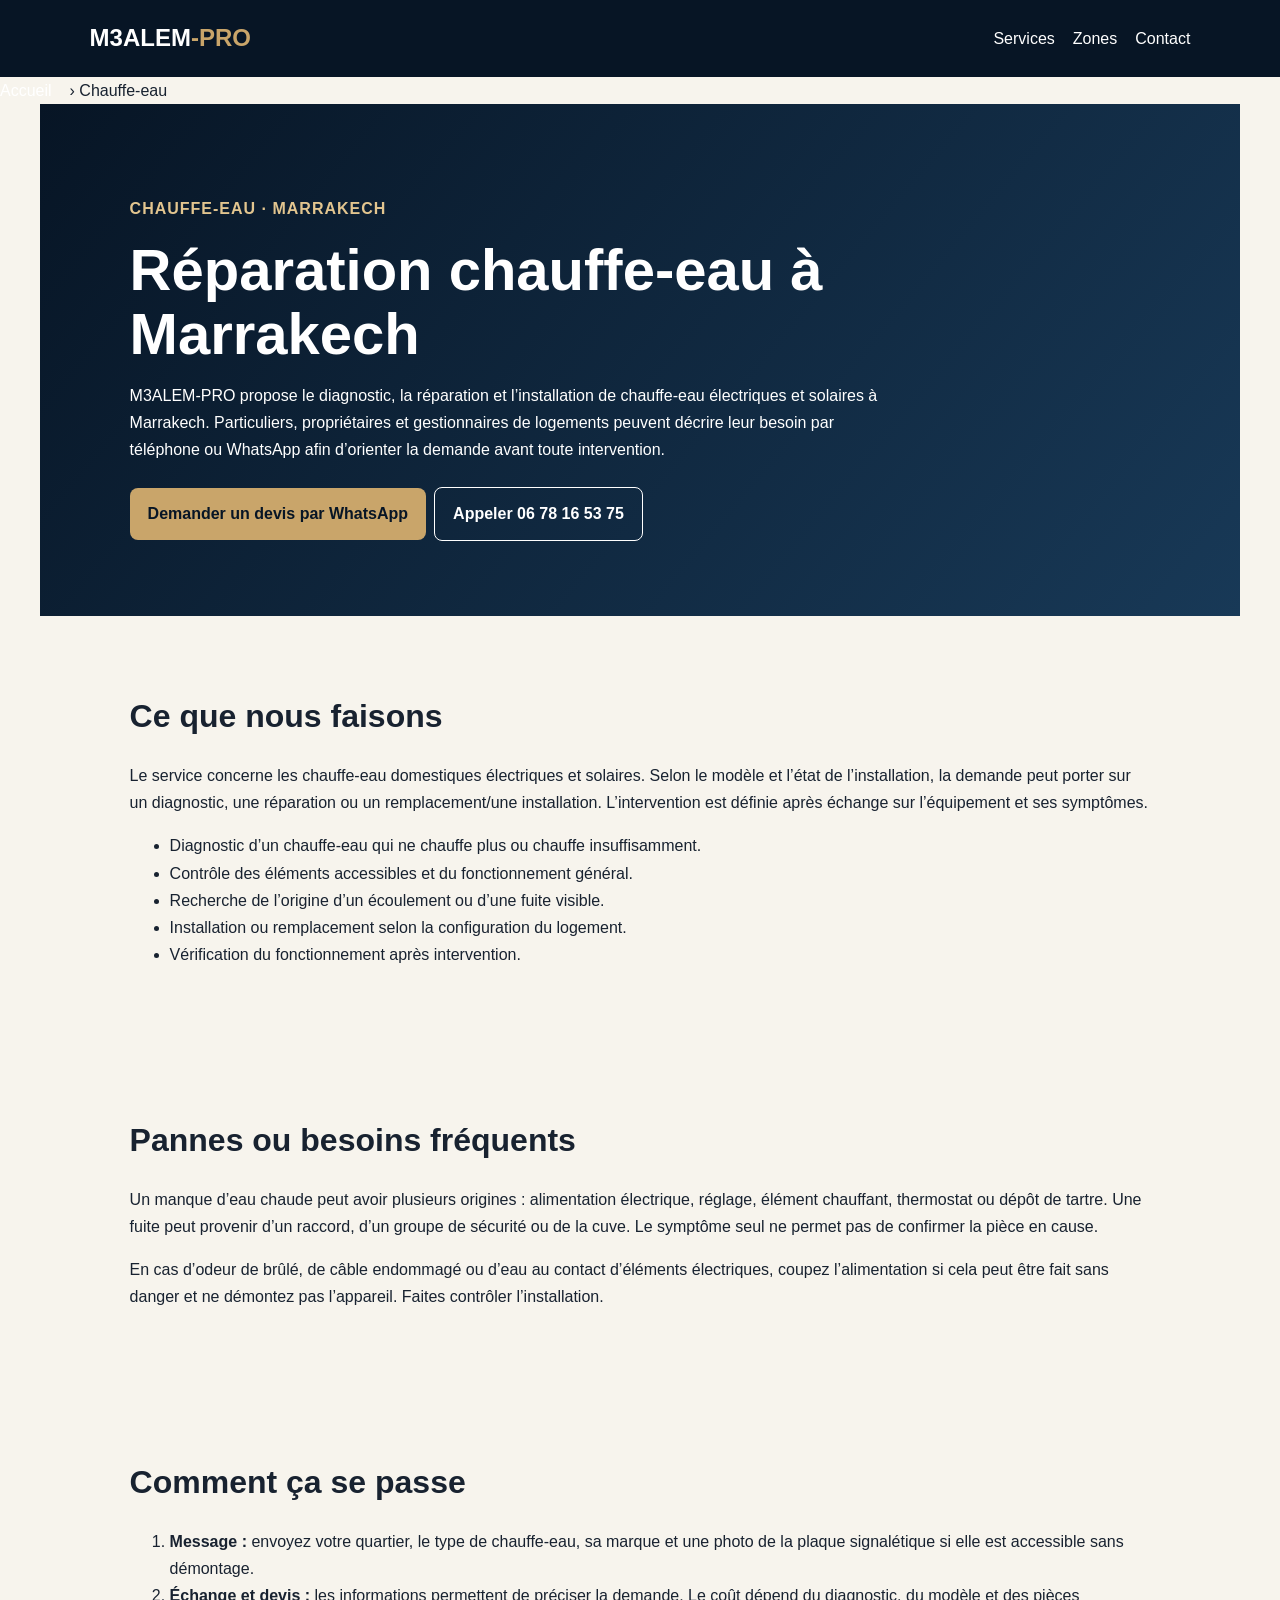
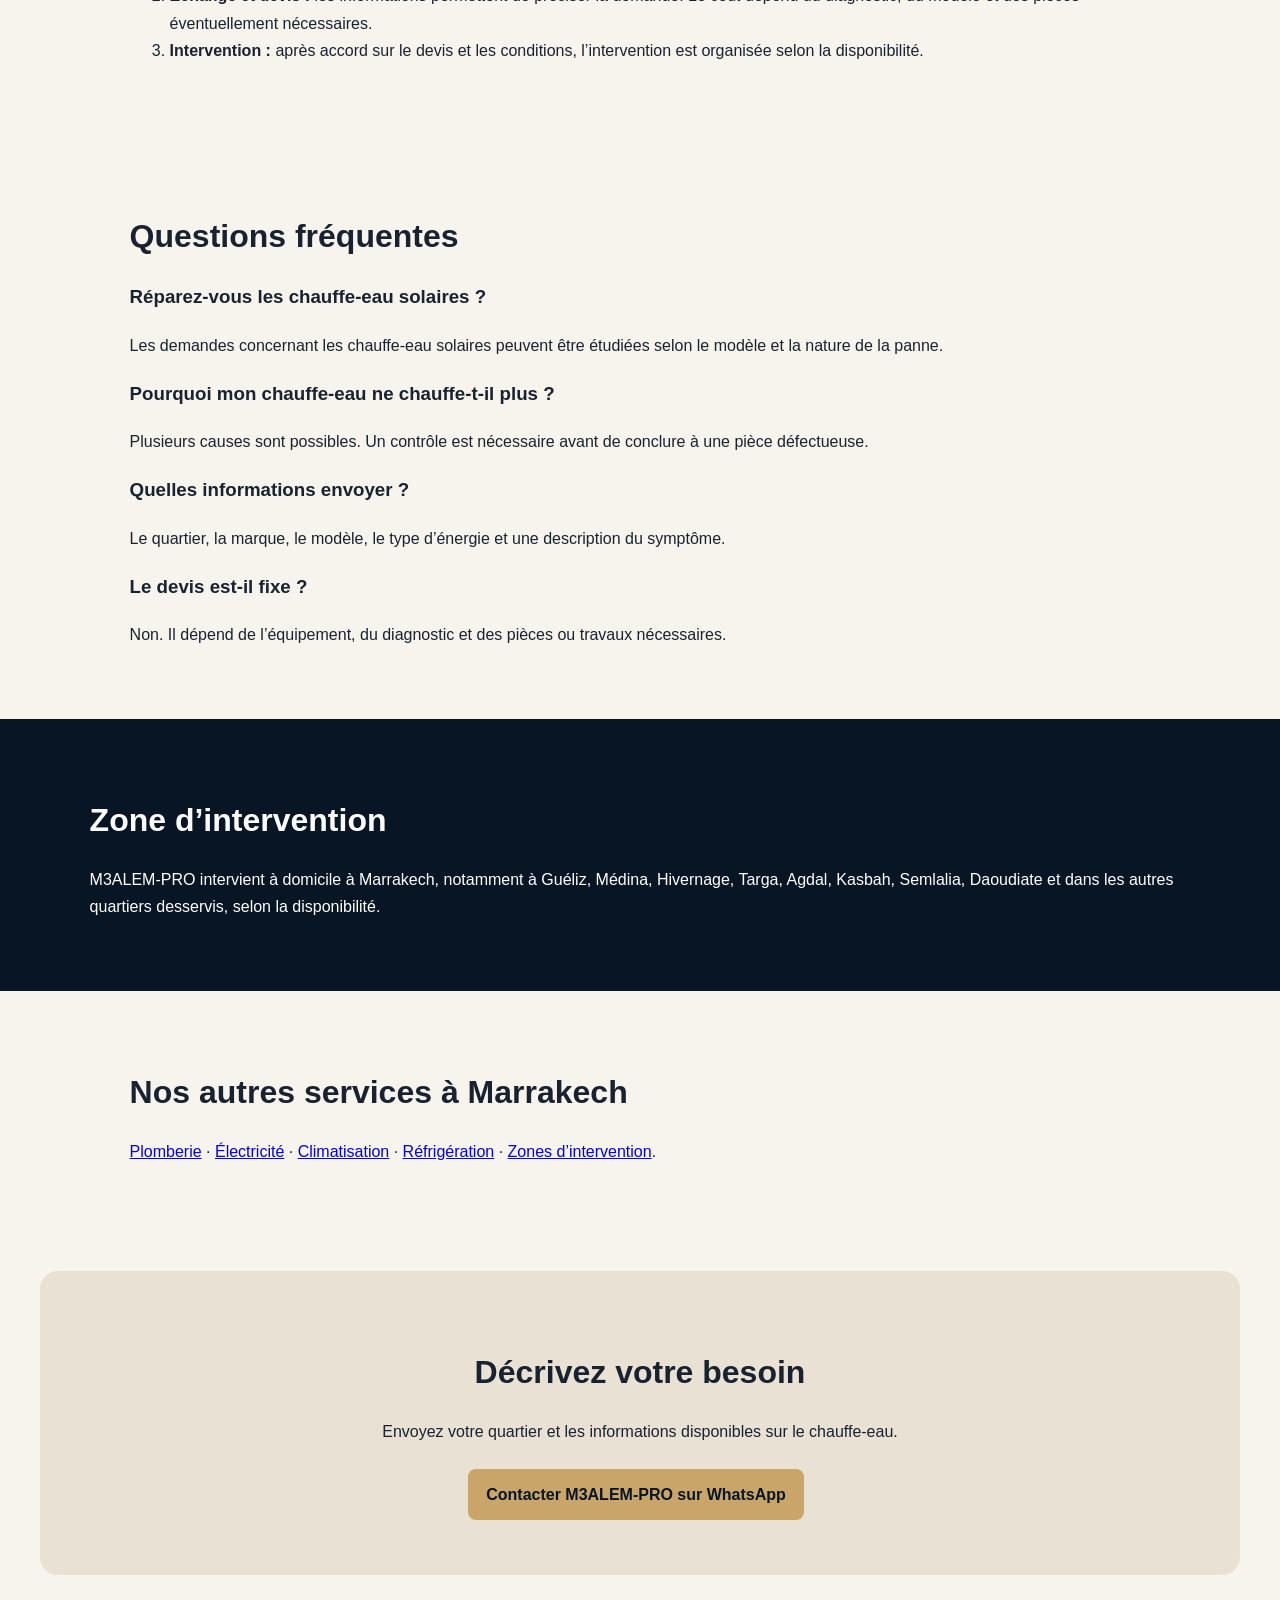
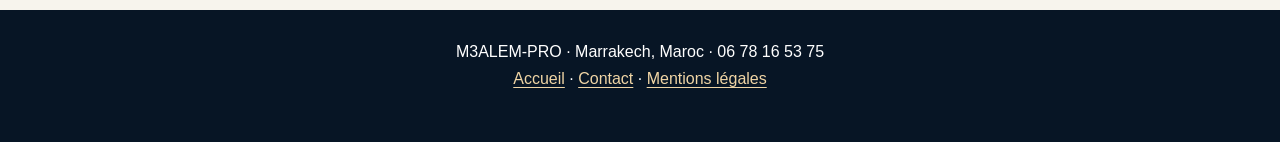
==== chauffe-eau-marrakech.html @ 4dd314f3 "SEO: add chauffe-eau-marrakech.html" ====
<!doctype html>
<html lang="fr">
<head>
<meta charset="utf-8"><meta name="viewport" content="width=device-width,initial-scale=1">
<title>Réparation chauffe-eau à Marrakech | M3ALEM-PRO</title>
<meta name="description" content="Diagnostic, réparation et installation de chauffe-eau électriques et solaires à Marrakech. Décrivez votre panne et demandez un devis par WhatsApp.">
<meta name="robots" content="index,follow"><meta name="theme-color" content="#071525">
<link rel="canonical" href="https://samani12.github.io/m3alem-pro-site/chauffe-eau-marrakech.html"><link rel="stylesheet" href="style.css"><link rel="icon" href="favicon.svg" type="image/svg+xml">
<meta property="og:site_name" content="M3ALEM-PRO"><meta property="og:locale" content="fr_MA"><meta property="og:type" content="website"><meta property="og:title" content="Réparation chauffe-eau à Marrakech | M3ALEM-PRO"><meta property="og:description" content="Diagnostic, réparation et installation de chauffe-eau électriques et solaires à Marrakech."><meta property="og:url" content="https://samani12.github.io/m3alem-pro-site/chauffe-eau-marrakech.html"><meta name="twitter:card" content="summary">
<script type="application/ld+json">{"@context":"https://schema.org","@graph":[{"@type":"Service","name":"Réparation et installation de chauffe-eau à Marrakech","serviceType":"Chauffe-eau électrique et solaire","provider":{"@id":"https://samani12.github.io/m3alem-pro-site/#business"},"areaServed":{"@type":"City","name":"Marrakech"},"url":"https://samani12.github.io/m3alem-pro-site/chauffe-eau-marrakech.html"},{"@type":"BreadcrumbList","itemListElement":[{"@type":"ListItem","position":1,"name":"Accueil","item":"https://samani12.github.io/m3alem-pro-site/"},{"@type":"ListItem","position":2,"name":"Chauffe-eau","item":"https://samani12.github.io/m3alem-pro-site/chauffe-eau-marrakech.html"}]}]}</script>
</head>
<body><a class="skip-link" href="#main">Passer au contenu</a>
<header><a class="brand" href="index.html">M3ALEM<span>-PRO</span></a><nav aria-label="Navigation principale"><a href="index.html#services">Services</a><a href="zones-intervention-marrakech.html">Zones</a><a href="contact.html">Contact</a></nav></header>
<main id="main"><nav class="breadcrumbs" aria-label="Fil d’Ariane"><a href="index.html">Accueil</a> › Chauffe-eau</nav>
<section class="hero"><p class="eyebrow">Chauffe-eau · Marrakech</p><h1>Réparation chauffe-eau à Marrakech</h1><p>M3ALEM-PRO propose le diagnostic, la réparation et l’installation de chauffe-eau électriques et solaires à Marrakech. Particuliers, propriétaires et gestionnaires de logements peuvent décrire leur besoin par téléphone ou WhatsApp afin d’orienter la demande avant toute intervention.</p><a class="btn" href="https://wa.me/212678165375?text=Bonjour%20M3ALEM-PRO%2C%20j'ai%20besoin%20d'un%20diagnostic%20de%20chauffe-eau%20%C3%A0%20Marrakech.">Demander un devis par WhatsApp</a><a class="btn secondary" href="tel:+212678165375">Appeler 06 78 16 53 75</a></section>
<section><h2>Ce que nous faisons</h2><p>Le service concerne les chauffe-eau domestiques électriques et solaires. Selon le modèle et l’état de l’installation, la demande peut porter sur un diagnostic, une réparation ou un remplacement/une installation. L’intervention est définie après échange sur l’équipement et ses symptômes.</p><ul><li>Diagnostic d’un chauffe-eau qui ne chauffe plus ou chauffe insuffisamment.</li><li>Contrôle des éléments accessibles et du fonctionnement général.</li><li>Recherche de l’origine d’un écoulement ou d’une fuite visible.</li><li>Installation ou remplacement selon la configuration du logement.</li><li>Vérification du fonctionnement après intervention.</li></ul></section>
<section><h2>Pannes ou besoins fréquents</h2><p>Un manque d’eau chaude peut avoir plusieurs origines : alimentation électrique, réglage, élément chauffant, thermostat ou dépôt de tartre. Une fuite peut provenir d’un raccord, d’un groupe de sécurité ou de la cuve. Le symptôme seul ne permet pas de confirmer la pièce en cause.</p><p>En cas d’odeur de brûlé, de câble endommagé ou d’eau au contact d’éléments électriques, coupez l’alimentation si cela peut être fait sans danger et ne démontez pas l’appareil. Faites contrôler l’installation.</p></section>
<section><h2>Comment ça se passe</h2><ol><li><strong>Message :</strong> envoyez votre quartier, le type de chauffe-eau, sa marque et une photo de la plaque signalétique si elle est accessible sans démontage.</li><li><strong>Échange et devis :</strong> les informations permettent de préciser la demande. Le coût dépend du diagnostic, du modèle et des pièces éventuellement nécessaires.</li><li><strong>Intervention :</strong> après accord sur le devis et les conditions, l’intervention est organisée selon la disponibilité.</li></ol></section>
<section class="faq"><h2>Questions fréquentes</h2><h3>Réparez-vous les chauffe-eau solaires ?</h3><p>Les demandes concernant les chauffe-eau solaires peuvent être étudiées selon le modèle et la nature de la panne.</p><h3>Pourquoi mon chauffe-eau ne chauffe-t-il plus ?</h3><p>Plusieurs causes sont possibles. Un contrôle est nécessaire avant de conclure à une pièce défectueuse.</p><h3>Quelles informations envoyer ?</h3><p>Le quartier, la marque, le modèle, le type d’énergie et une description du symptôme.</p><h3>Le devis est-il fixe ?</h3><p>Non. Il dépend de l’équipement, du diagnostic et des pièces ou travaux nécessaires.</p></section>
<section class="dark"><h2>Zone d’intervention</h2><p>M3ALEM-PRO intervient à domicile à Marrakech, notamment à Guéliz, Médina, Hivernage, Targa, Agdal, Kasbah, Semlalia, Daoudiate et dans les autres quartiers desservis, selon la disponibilité.</p></section>
<section><h2>Nos autres services à Marrakech</h2><p><a href="plombier-marrakech.html">Plomberie</a> · <a href="electricien-marrakech.html">Électricité</a> · <a href="climatisation-marrakech.html">Climatisation</a> · <a href="refrigeration-marrakech.html">Réfrigération</a> · <a href="zones-intervention-marrakech.html">Zones d’intervention</a>.</p></section>
<section class="contact"><h2>Décrivez votre besoin</h2><p>Envoyez votre quartier et les informations disponibles sur le chauffe-eau.</p><a class="btn" href="https://wa.me/212678165375">Contacter M3ALEM-PRO sur WhatsApp</a></section></main>
<footer>M3ALEM-PRO · Marrakech, Maroc · 06 78 16 53 75<p class="related-links"><a href="index.html">Accueil</a> · <a href="contact.html">Contact</a> · <a href="mentions-legales.html">Mentions légales</a></p></footer>
<div class="mobile-contact" aria-label="Contact rapide"><a class="mobile-wa" href="https://wa.me/212678165375">WhatsApp</a><a class="mobile-call" href="tel:+212678165375">Appeler</a></div></body></html>
---- style.css ----
:root{--navy:#071525;--gold:#c9a56a;--ivory:#f7f4ed;--ink:#182230;--gold-ink:#765322;--gold-light:#f0d5a5}*{box-sizing:border-box}html{scroll-behavior:smooth}body{margin:0;font:16px/1.7 Arial,sans-serif;color:var(--ink);background:var(--ivory)}header{background:var(--navy);padding:18px 7%;display:flex;justify-content:space-between;align-items:center;gap:20px}.brand{font-size:24px;font-weight:800;color:#fff;text-decoration:none;white-space:nowrap}.brand span{color:var(--gold)}nav{display:flex;flex-wrap:wrap;gap:8px 18px}nav a{color:#fff;text-decoration:none}nav a:hover,nav a:focus-visible{color:#f0d5a5}.hero{padding:75px 7%;background:linear-gradient(130deg,#071525,#183957);color:#fff}.hero h1{font-size:clamp(36px,6vw,58px);line-height:1.1;max-width:850px;margin:12px 0}.hero p{max-width:760px}.eyebrow{color:var(--gold-ink);font-weight:800;letter-spacing:1px;text-transform:uppercase}.hero .eyebrow{color:#e2c58f}section{padding:55px 7%;max-width:1200px;margin:auto}h2{font-size:32px;line-height:1.2}.grid{display:grid;grid-template-columns:repeat(auto-fit,minmax(230px,1fr));gap:16px}.card{display:block;background:#fff;padding:22px;border-radius:14px;text-decoration:none;box-shadow:0 8px 25px #07152512}.card h3{margin-top:0}.card span{color:#765322;font-weight:bold}.btn{display:inline-block;background:var(--gold);color:var(--navy);font-weight:bold;text-decoration:none;padding:12px 18px;border-radius:8px;margin:8px 8px 0 0}.btn.secondary{background:transparent;color:#fff;border:1px solid #fff}.dark{background:var(--navy);color:#fff;max-width:none}.dark h2{max-width:800px}.contact{text-align:center;background:#e9e2d4;border-radius:18px;margin:35px auto}.contact .secondary{color:var(--navy);border-color:var(--navy)}footer{text-align:center;background:var(--navy);color:#fff;padding:28px 12px}footer a,.related-links a{color:var(--gold-light);text-decoration:underline;text-underline-offset:3px}.related-links{text-align:center;margin:0 7% 22px}.skip-link{position:absolute;left:-10000px;top:8px;z-index:1000;background:#fff;color:var(--navy);padding:12px 16px;border-radius:6px}.skip-link:focus{left:8px}a:focus-visible{outline:3px solid #1769c2;outline-offset:3px;border-radius:3px}a{overflow-wrap:anywhere}@media(max-width:650px){header{align-items:flex-start;flex-direction:column}nav{gap:6px 14px}.hero{padding:55px 7%}section{padding:42px 7%}.hero .btn{display:block;width:100%;text-align:center;margin:12px 0 0}h2{font-size:28px}}@media(prefers-reduced-motion:reduce){html{scroll-behavior:auto}}

/* Conversion mobile: accès permanent aux deux canaux de contact */
.mobile-contact{display:none}
@media(max-width:650px){body{padding-bottom:68px}.mobile-contact{position:fixed;z-index:999;left:0;right:0;bottom:0;display:grid;grid-template-columns:1fr 1fr;gap:10px;padding:10px 12px calc(10px + env(safe-area-inset-bottom));background:#071525;box-shadow:0 -6px 22px #07152530}.mobile-contact a{display:flex;align-items:center;justify-content:center;min-height:46px;border-radius:8px;text-decoration:none;font-weight:700}.mobile-contact .mobile-wa{background:#c9a56a;color:#071525}.mobile-contact .mobile-call{border:1px solid #f0d5a5;color:#fff}}
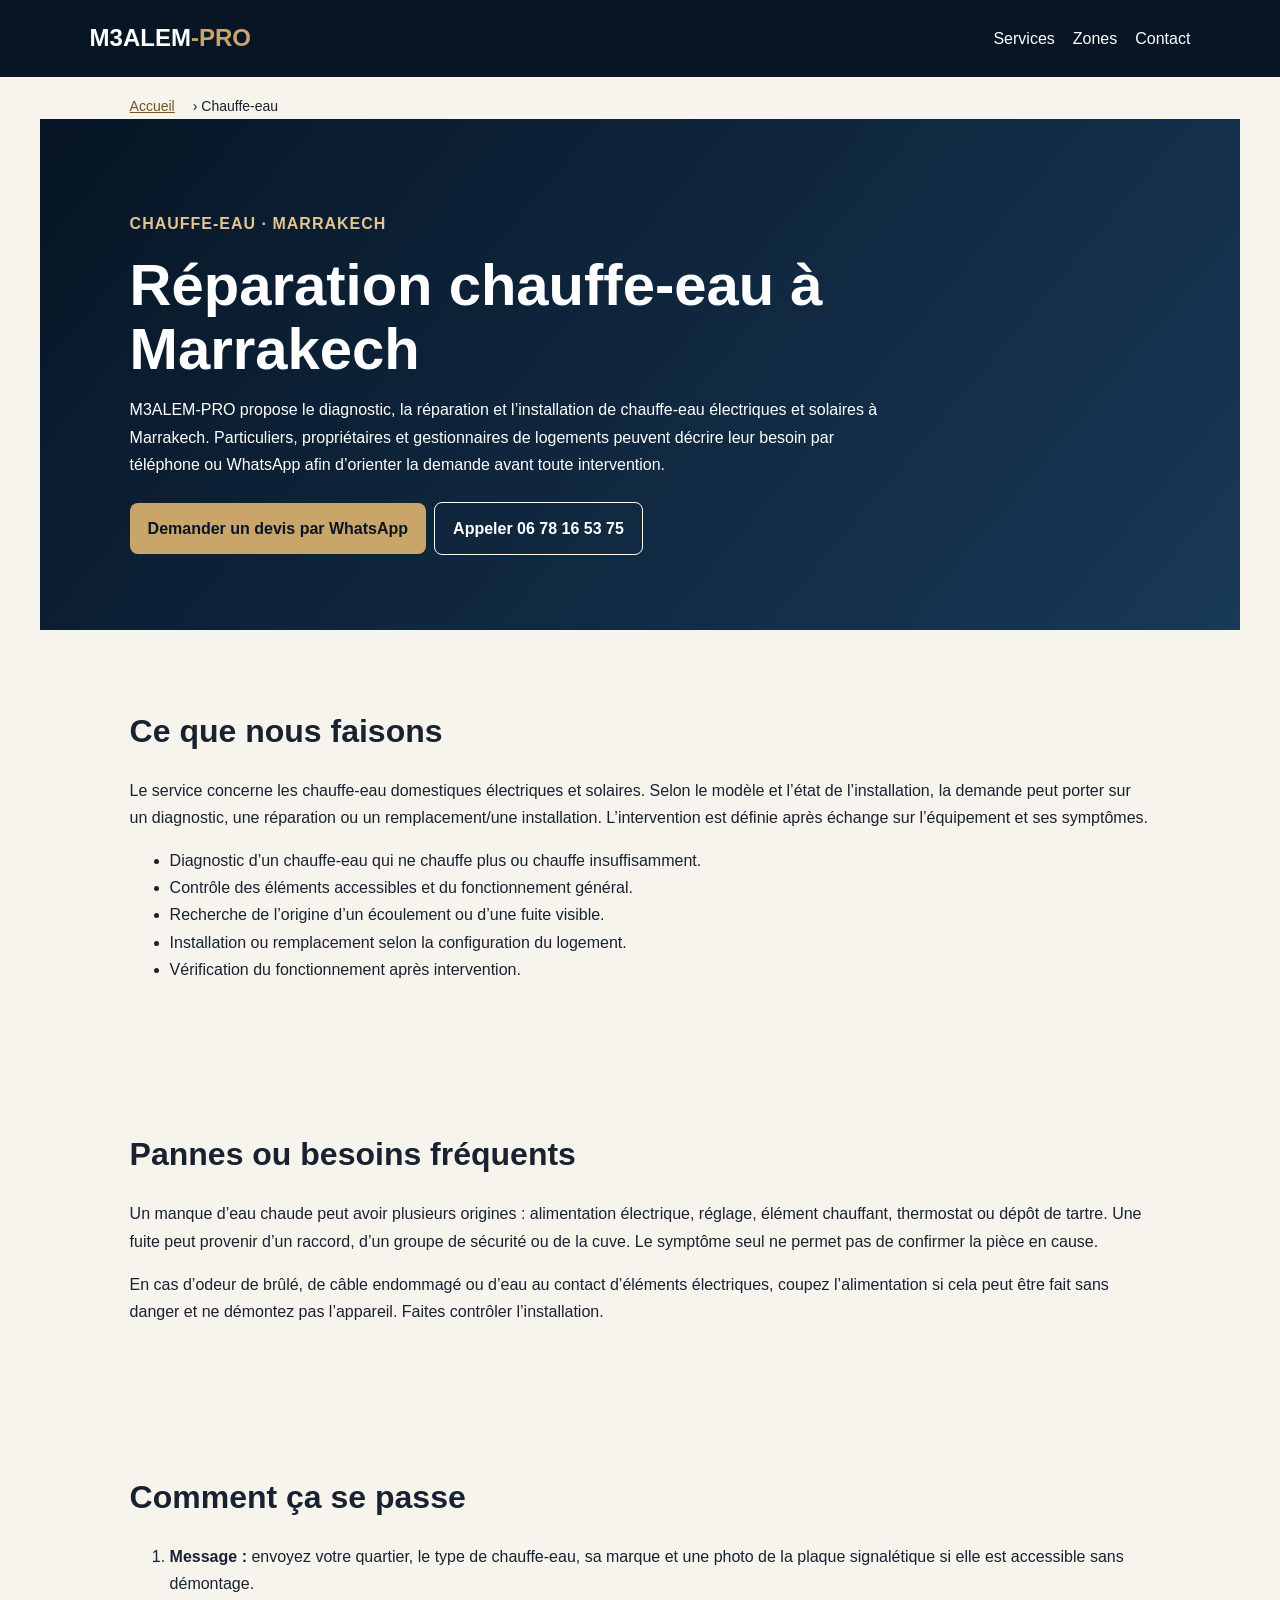
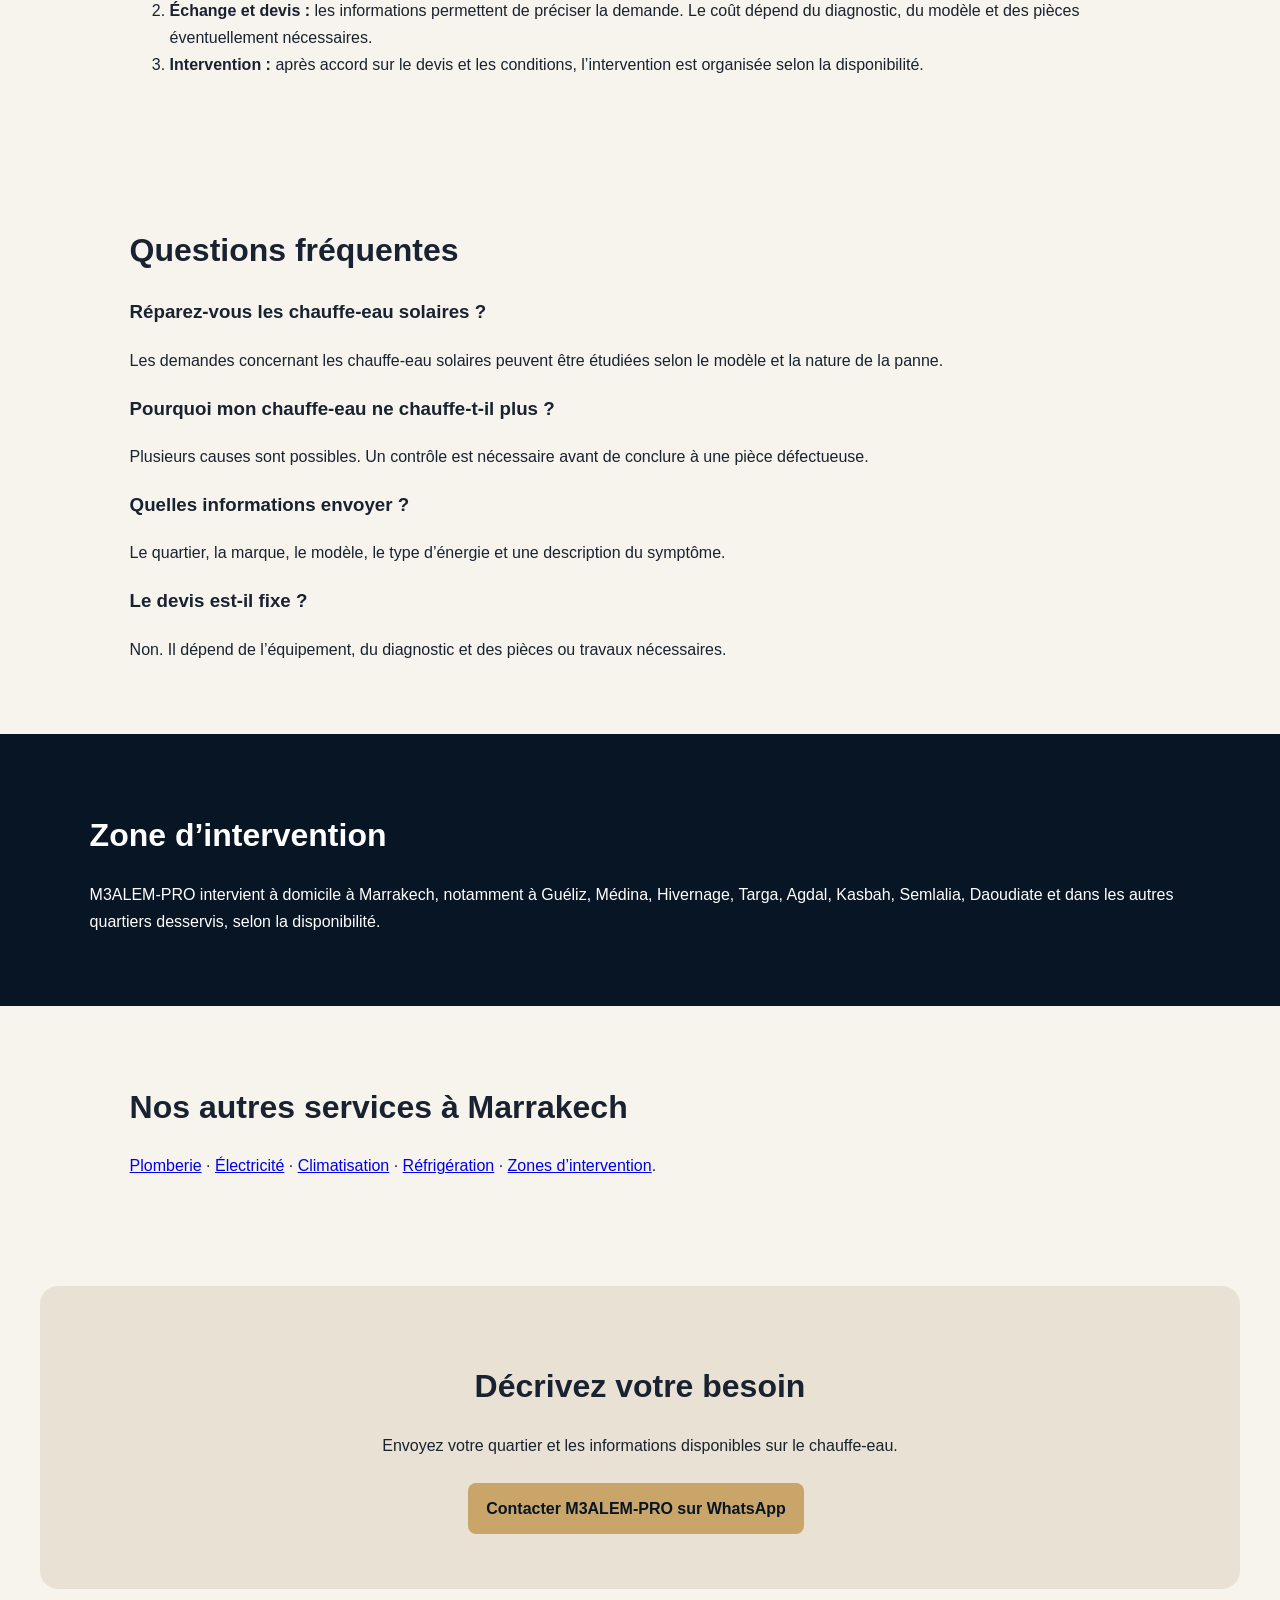
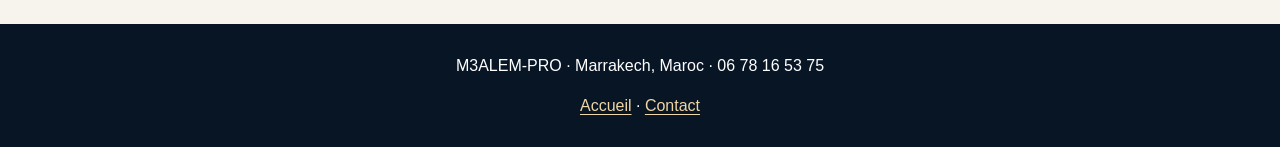
==== commit 213fdb57: "SEO: add breadcrumb structured data and remove unavailable legal page links" ====
--- a/chauffe-eau-marrakech.html
+++ b/chauffe-eau-marrakech.html
@@ -20,5 +20,5 @@
 <section class="dark"><h2>Zone d’intervention</h2><p>M3ALEM-PRO intervient à domicile à Marrakech, notamment à Guéliz, Médina, Hivernage, Targa, Agdal, Kasbah, Semlalia, Daoudiate et dans les autres quartiers desservis, selon la disponibilité.</p></section>
 <section><h2>Nos autres services à Marrakech</h2><p><a href="plombier-marrakech.html">Plomberie</a> · <a href="electricien-marrakech.html">Électricité</a> · <a href="climatisation-marrakech.html">Climatisation</a> · <a href="refrigeration-marrakech.html">Réfrigération</a> · <a href="zones-intervention-marrakech.html">Zones d’intervention</a>.</p></section>
 <section class="contact"><h2>Décrivez votre besoin</h2><p>Envoyez votre quartier et les informations disponibles sur le chauffe-eau.</p><a class="btn" href="https://wa.me/212678165375">Contacter M3ALEM-PRO sur WhatsApp</a></section></main>
-<footer>M3ALEM-PRO · Marrakech, Maroc · 06 78 16 53 75<p class="related-links"><a href="index.html">Accueil</a> · <a href="contact.html">Contact</a> · <a href="mentions-legales.html">Mentions légales</a></p></footer>
+<footer>M3ALEM-PRO · Marrakech, Maroc · 06 78 16 53 75<p class="related-links"><a href="index.html">Accueil</a> · <a href="contact.html">Contact</a></p></footer>
 <div class="mobile-contact" aria-label="Contact rapide"><a class="mobile-wa" href="https://wa.me/212678165375">WhatsApp</a><a class="mobile-call" href="tel:+212678165375">Appeler</a></div></body></html>
--- a/style.css
+++ b/style.css
@@ -1,5 +1 @@
-:root{--navy:#071525;--gold:#c9a56a;--ivory:#f7f4ed;--ink:#182230;--gold-ink:#765322;--gold-light:#f0d5a5}*{box-sizing:border-box}html{scroll-behavior:smooth}body{margin:0;font:16px/1.7 Arial,sans-serif;color:var(--ink);background:var(--ivory)}header{background:var(--navy);padding:18px 7%;display:flex;justify-content:space-between;align-items:center;gap:20px}.brand{font-size:24px;font-weight:800;color:#fff;text-decoration:none;white-space:nowrap}.brand span{color:var(--gold)}nav{display:flex;flex-wrap:wrap;gap:8px 18px}nav a{color:#fff;text-decoration:none}nav a:hover,nav a:focus-visible{color:#f0d5a5}.hero{padding:75px 7%;background:linear-gradient(130deg,#071525,#183957);color:#fff}.hero h1{font-size:clamp(36px,6vw,58px);line-height:1.1;max-width:850px;margin:12px 0}.hero p{max-width:760px}.eyebrow{color:var(--gold-ink);font-weight:800;letter-spacing:1px;text-transform:uppercase}.hero .eyebrow{color:#e2c58f}section{padding:55px 7%;max-width:1200px;margin:auto}h2{font-size:32px;line-height:1.2}.grid{display:grid;grid-template-columns:repeat(auto-fit,minmax(230px,1fr));gap:16px}.card{display:block;background:#fff;padding:22px;border-radius:14px;text-decoration:none;box-shadow:0 8px 25px #07152512}.card h3{margin-top:0}.card span{color:#765322;font-weight:bold}.btn{display:inline-block;background:var(--gold);color:var(--navy);font-weight:bold;text-decoration:none;padding:12px 18px;border-radius:8px;margin:8px 8px 0 0}.btn.secondary{background:transparent;color:#fff;border:1px solid #fff}.dark{background:var(--navy);color:#fff;max-width:none}.dark h2{max-width:800px}.contact{text-align:center;background:#e9e2d4;border-radius:18px;margin:35px auto}.contact .secondary{color:var(--navy);border-color:var(--navy)}footer{text-align:center;background:var(--navy);color:#fff;padding:28px 12px}footer a,.related-links a{color:var(--gold-light);text-decoration:underline;text-underline-offset:3px}.related-links{text-align:center;margin:0 7% 22px}.skip-link{position:absolute;left:-10000px;top:8px;z-index:1000;background:#fff;color:var(--navy);padding:12px 16px;border-radius:6px}.skip-link:focus{left:8px}a:focus-visible{outline:3px solid #1769c2;outline-offset:3px;border-radius:3px}a{overflow-wrap:anywhere}@media(max-width:650px){header{align-items:flex-start;flex-direction:column}nav{gap:6px 14px}.hero{padding:55px 7%}section{padding:42px 7%}.hero .btn{display:block;width:100%;text-align:center;margin:12px 0 0}h2{font-size:28px}}@media(prefers-reduced-motion:reduce){html{scroll-behavior:auto}}
-
-/* Conversion mobile: accès permanent aux deux canaux de contact */
-.mobile-contact{display:none}
-@media(max-width:650px){body{padding-bottom:68px}.mobile-contact{position:fixed;z-index:999;left:0;right:0;bottom:0;display:grid;grid-template-columns:1fr 1fr;gap:10px;padding:10px 12px calc(10px + env(safe-area-inset-bottom));background:#071525;box-shadow:0 -6px 22px #07152530}.mobile-contact a{display:flex;align-items:center;justify-content:center;min-height:46px;border-radius:8px;text-decoration:none;font-weight:700}.mobile-contact .mobile-wa{background:#c9a56a;color:#071525}.mobile-contact .mobile-call{border:1px solid #f0d5a5;color:#fff}}
+:root{--navy:#071525;--gold:#c9a56a;--ivory:#f7f4ed;--ink:#182230;--gold-ink:#765322;--gold-light:#f0d5a5}*{box-sizing:border-box}html{scroll-behavior:smooth}body{margin:0;font:16px/1.7 Arial,sans-serif;color:var(--ink);background:var(--ivory)}header{background:var(--navy);padding:18px 7%;display:flex;justify-content:space-between;align-items:center;gap:20px}.brand{font-size:24px;font-weight:800;color:#fff;text-decoration:none;white-space:nowrap}.brand span{color:var(--gold)}nav{display:flex;flex-wrap:wrap;gap:8px 18px}header nav a{color:#fff;text-decoration:none}header nav a:hover,header nav a:focus-visible{color:#f0d5a5}.hero{padding:75px 7%;background:linear-gradient(130deg,#071525,#183957);color:#fff}.hero h1{font-size:clamp(36px,6vw,58px);line-height:1.1;max-width:850px;margin:12px 0}.hero p{max-width:760px}.eyebrow{color:var(--gold-ink);font-weight:800;letter-spacing:1px;text-transform:uppercase}.hero .eyebrow{color:#e2c58f}section{padding:55px 7%;max-width:1200px;margin:auto}h2{font-size:32px;line-height:1.2}.grid{display:grid;grid-template-columns:repeat(auto-fit,minmax(230px,1fr));gap:16px}.card{display:block;background:#fff;padding:22px;border-radius:14px;text-decoration:none;box-shadow:0 8px 25px #07152512}.card h3{margin-top:0}.card span{color:#765322;font-weight:bold}.btn{display:inline-block;background:var(--gold);color:var(--navy);font-weight:bold;text-decoration:none;padding:12px 18px;border-radius:8px;margin:8px 8px 0 0}.btn.secondary{background:transparent;color:#fff;border:1px solid #fff}.dark{background:var(--navy);color:#fff;max-width:none}.dark h2{max-width:800px}.dark a{color:var(--gold-light)}.contact{text-align:center;background:#e9e2d4;border-radius:18px;margin:35px auto}.contact .secondary{color:var(--navy);border-color:var(--navy)}footer{text-align:center;background:var(--navy);color:#fff;padding:28px 12px}footer a,.related-links a{color:var(--gold-light);text-decoration:underline;text-underline-offset:3px}.related-links{text-align:center;margin:12px 7% 0}.skip-link{position:absolute;left:-10000px;top:8px;z-index:1000;background:#fff;color:var(--navy);padding:12px 16px;border-radius:6px}.skip-link:focus{left:8px}a:focus-visible{outline:3px solid #1769c2;outline-offset:3px;border-radius:3px}a{overflow-wrap:anywhere}.breadcrumbs{max-width:1200px;margin:0 auto;padding:18px 7% 0;font-size:14px}.breadcrumbs a{color:#765322}@media(max-width:650px){header{align-items:flex-start;flex-direction:column}header nav{gap:6px 14px}.hero{padding:55px 7%}section{padding:42px 7%}.hero .btn{display:block;width:100%;text-align:center;margin:12px 0 0}h2{font-size:28px}}@media(prefers-reduced-motion:reduce){html{scroll-behavior:auto}}.mobile-contact{display:none}@media(max-width:650px){body{padding-bottom:68px}.mobile-contact{position:fixed;z-index:999;left:0;right:0;bottom:0;display:grid;grid-template-columns:1fr 1fr;gap:10px;padding:10px 12px calc(10px + env(safe-area-inset-bottom));background:#071525;box-shadow:0 -6px 22px #07152530}.mobile-contact a{display:flex;align-items:center;justify-content:center;min-height:46px;border-radius:8px;text-decoration:none;font-weight:700}.mobile-contact .mobile-wa{background:#c9a56a;color:#071525}.mobile-contact .mobile-call{border:1px solid #f0d5a5;color:#fff}}
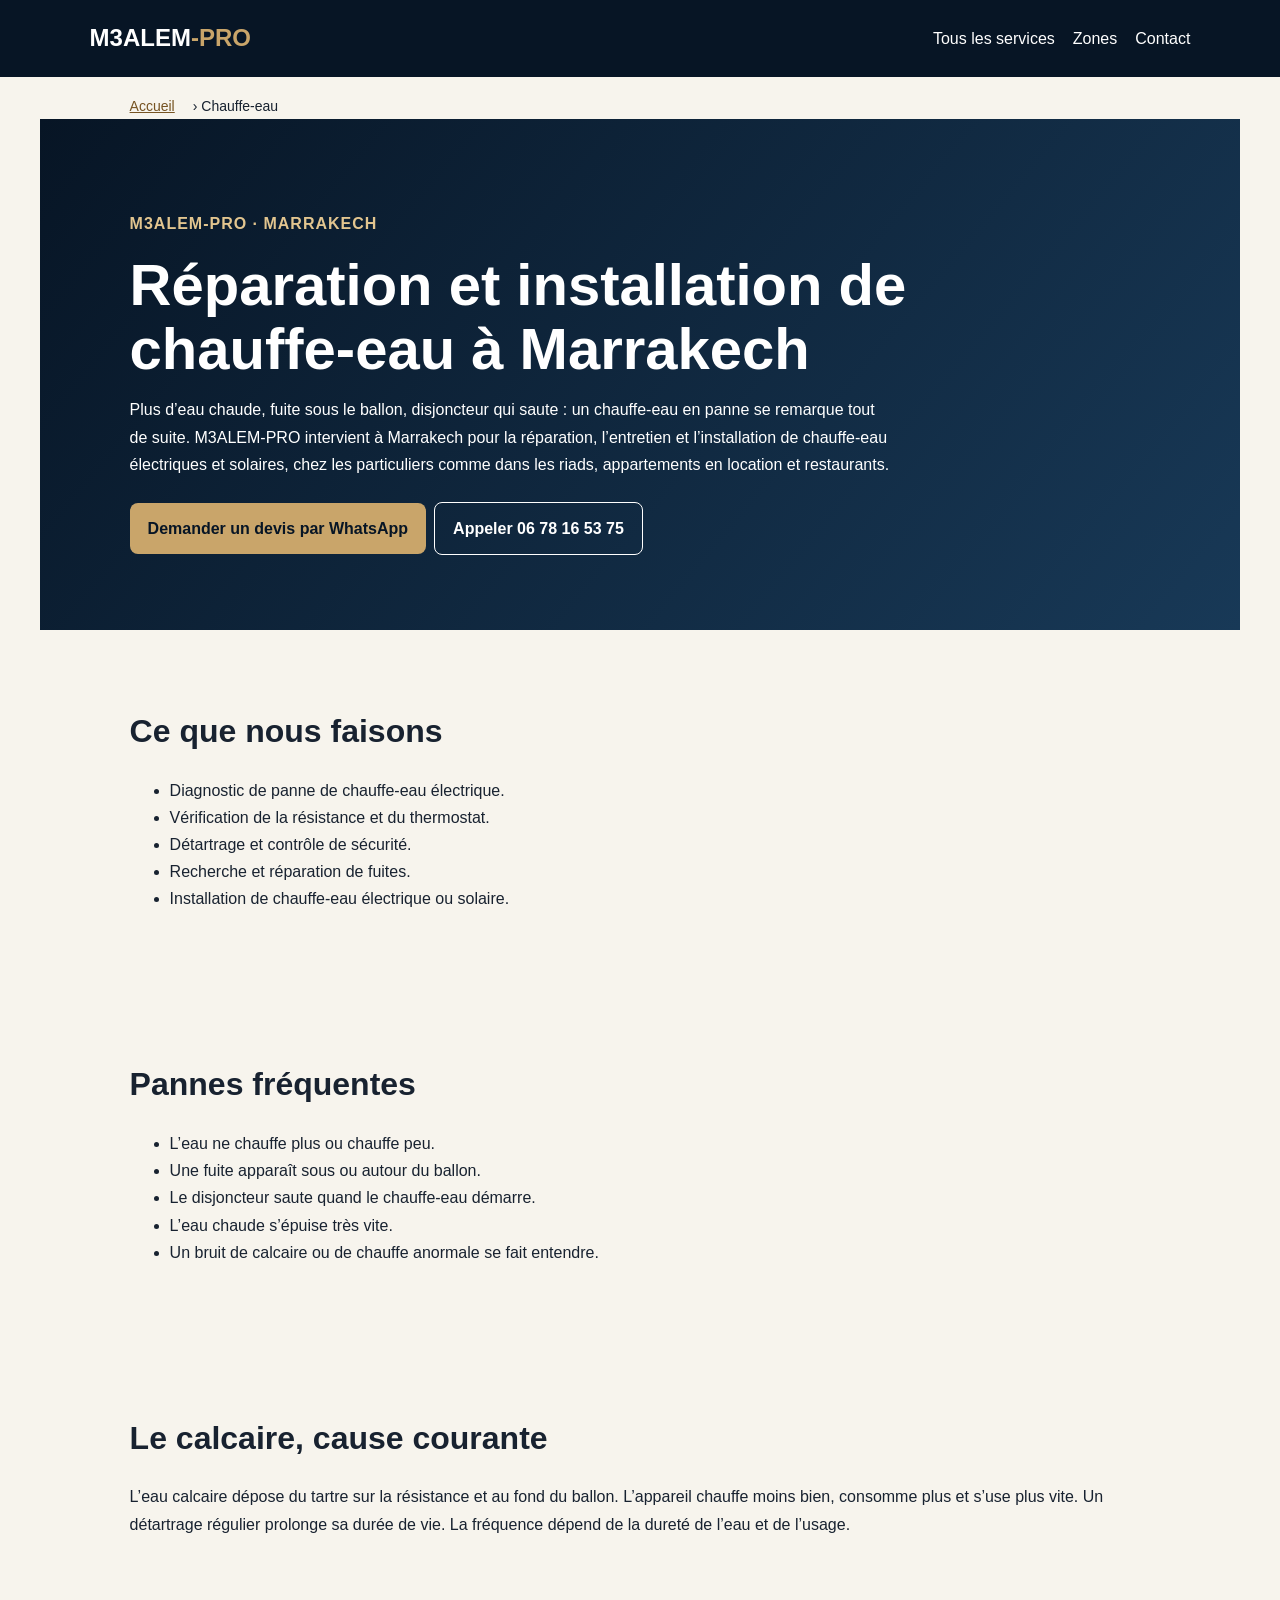
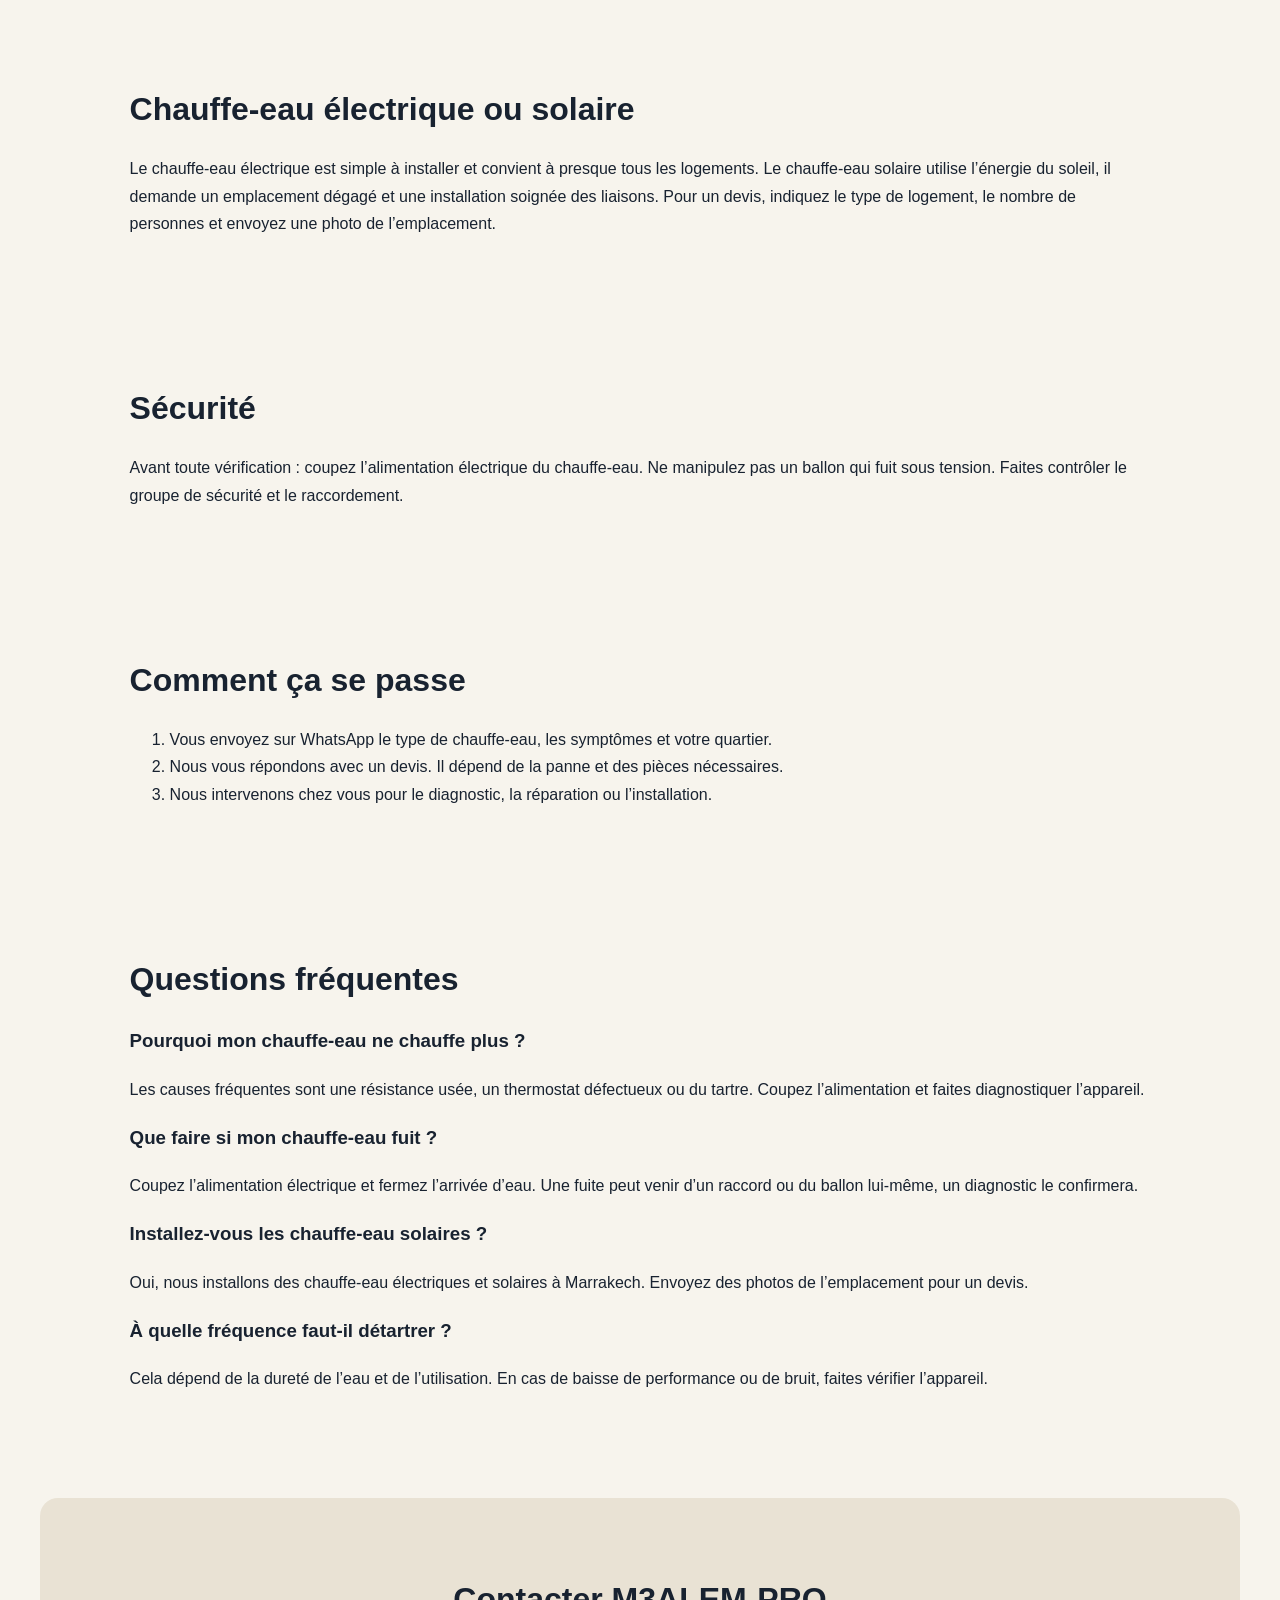
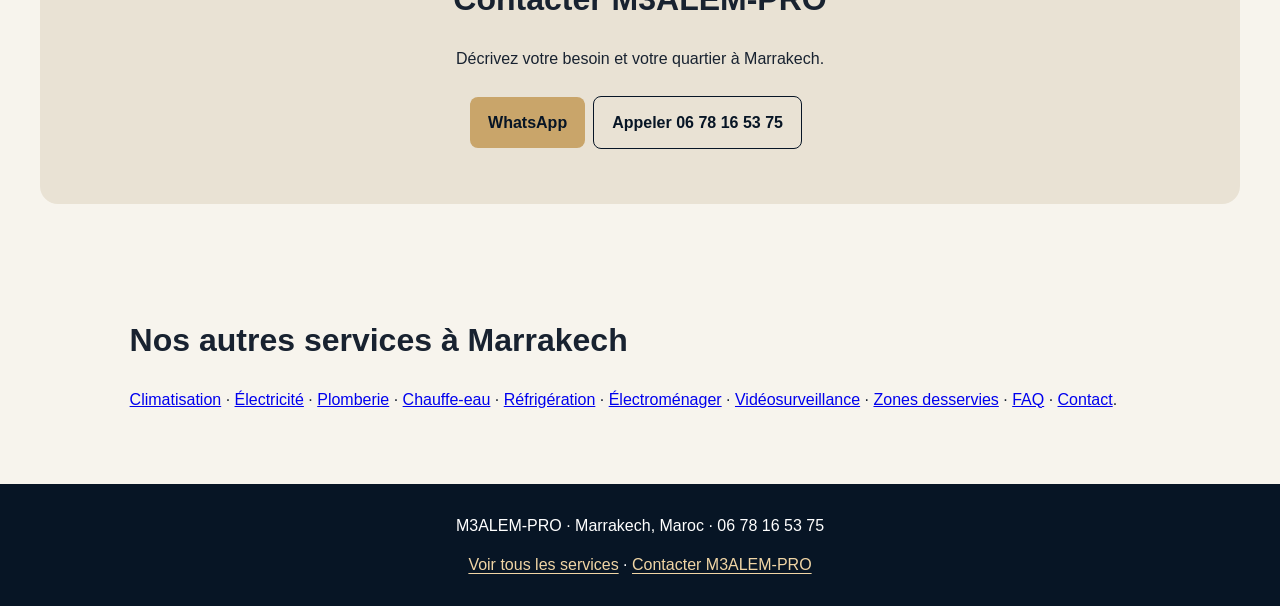
==== commit fdcfee28: "Content SEO: integrate unique service copy for Chauffe-eau" ====
--- a/chauffe-eau-marrakech.html
+++ b/chauffe-eau-marrakech.html
@@ -2,23 +2,31 @@
 <html lang="fr">
 <head>
 <meta charset="utf-8"><meta name="viewport" content="width=device-width,initial-scale=1">
-<title>Réparation chauffe-eau à Marrakech | M3ALEM-PRO</title>
-<meta name="description" content="Diagnostic, réparation et installation de chauffe-eau électriques et solaires à Marrakech. Décrivez votre panne et demandez un devis par WhatsApp.">
+<title>Réparation et installation chauffe-eau à Marrakech | M3ALEM-PRO</title>
+<meta name="description" content="Réparation, détartrage et installation de chauffe-eau électriques et solaires à Marrakech. Diagnostic à domicile, devis par WhatsApp.">
 <meta name="robots" content="index,follow"><meta name="theme-color" content="#071525">
 <link rel="canonical" href="https://samani12.github.io/m3alem-pro-site/chauffe-eau-marrakech.html"><link rel="stylesheet" href="style.css"><link rel="icon" href="favicon.svg" type="image/svg+xml">
-<meta property="og:site_name" content="M3ALEM-PRO"><meta property="og:locale" content="fr_MA"><meta property="og:type" content="website"><meta property="og:title" content="Réparation chauffe-eau à Marrakech | M3ALEM-PRO"><meta property="og:description" content="Diagnostic, réparation et installation de chauffe-eau électriques et solaires à Marrakech."><meta property="og:url" content="https://samani12.github.io/m3alem-pro-site/chauffe-eau-marrakech.html"><meta name="twitter:card" content="summary">
-<script type="application/ld+json">{"@context":"https://schema.org","@graph":[{"@type":"Service","name":"Réparation et installation de chauffe-eau à Marrakech","serviceType":"Chauffe-eau électrique et solaire","provider":{"@id":"https://samani12.github.io/m3alem-pro-site/#business"},"areaServed":{"@type":"City","name":"Marrakech"},"url":"https://samani12.github.io/m3alem-pro-site/chauffe-eau-marrakech.html"},{"@type":"BreadcrumbList","itemListElement":[{"@type":"ListItem","position":1,"name":"Accueil","item":"https://samani12.github.io/m3alem-pro-site/"},{"@type":"ListItem","position":2,"name":"Chauffe-eau","item":"https://samani12.github.io/m3alem-pro-site/chauffe-eau-marrakech.html"}]}]}</script>
+<meta property="og:site_name" content="M3ALEM-PRO"><meta property="og:locale" content="fr_MA"><meta property="og:type" content="website"><meta property="og:title" content="Réparation et installation chauffe-eau à Marrakech | M3ALEM-PRO"><meta property="og:description" content="Réparation, détartrage et installation de chauffe-eau électriques et solaires à Marrakech. Diagnostic à domicile, devis par WhatsApp."><meta property="og:url" content="https://samani12.github.io/m3alem-pro-site/chauffe-eau-marrakech.html"><meta name="twitter:card" content="summary">
+<script type="application/ld+json">{"@context":"https://schema.org","@type":"Service","name":"Chauffe-eau à Marrakech","serviceType":"Chauffe-eau à Marrakech","provider":{"@id":"https://samani12.github.io/m3alem-pro-site/#business"},"areaServed":{"@type":"City","name":"Marrakech"},"url":"https://samani12.github.io/m3alem-pro-site/chauffe-eau-marrakech.html"}</script>
+<script type="application/ld+json">{"@context":"https://schema.org","@type":"BreadcrumbList","itemListElement":[{"@type":"ListItem","position":1,"name":"Accueil","item":"https://samani12.github.io/m3alem-pro-site/"},{"@type":"ListItem","position":2,"name":"Chauffe-eau","item":"https://samani12.github.io/m3alem-pro-site/chauffe-eau-marrakech.html"}]}</script>
+<script type="application/ld+json">{"@context":"https://schema.org","@type":"FAQPage","mainEntity":[{"@type":"Question","name":"Pourquoi mon chauffe-eau ne chauffe plus ?","acceptedAnswer":{"@type":"Answer","text":"Les causes fréquentes sont une résistance usée, un thermostat défectueux ou du tartre. Coupez l’alimentation et faites diagnostiquer l’appareil."}},{"@type":"Question","name":"Que faire si mon chauffe-eau fuit ?","acceptedAnswer":{"@type":"Answer","text":"Coupez l’alimentation électrique et fermez l’arrivée d’eau. Une fuite peut venir d’un raccord ou du ballon lui-même, un diagnostic le confirmera."}},{"@type":"Question","name":"Installez-vous les chauffe-eau solaires ?","acceptedAnswer":{"@type":"Answer","text":"Oui, nous installons des chauffe-eau électriques et solaires à Marrakech. Envoyez des photos de l’emplacement pour un devis."}},{"@type":"Question","name":"À quelle fréquence faut-il détartrer ?","acceptedAnswer":{"@type":"Answer","text":"Cela dépend de la dureté de l’eau et de l’utilisation. En cas de baisse de performance ou de bruit, faites vérifier l’appareil."}}]}</script>
 </head>
-<body><a class="skip-link" href="#main">Passer au contenu</a>
-<header><a class="brand" href="index.html">M3ALEM<span>-PRO</span></a><nav aria-label="Navigation principale"><a href="index.html#services">Services</a><a href="zones-intervention-marrakech.html">Zones</a><a href="contact.html">Contact</a></nav></header>
-<main id="main"><nav class="breadcrumbs" aria-label="Fil d’Ariane"><a href="index.html">Accueil</a> › Chauffe-eau</nav>
-<section class="hero"><p class="eyebrow">Chauffe-eau · Marrakech</p><h1>Réparation chauffe-eau à Marrakech</h1><p>M3ALEM-PRO propose le diagnostic, la réparation et l’installation de chauffe-eau électriques et solaires à Marrakech. Particuliers, propriétaires et gestionnaires de logements peuvent décrire leur besoin par téléphone ou WhatsApp afin d’orienter la demande avant toute intervention.</p><a class="btn" href="https://wa.me/212678165375?text=Bonjour%20M3ALEM-PRO%2C%20j'ai%20besoin%20d'un%20diagnostic%20de%20chauffe-eau%20%C3%A0%20Marrakech.">Demander un devis par WhatsApp</a><a class="btn secondary" href="tel:+212678165375">Appeler 06 78 16 53 75</a></section>
-<section><h2>Ce que nous faisons</h2><p>Le service concerne les chauffe-eau domestiques électriques et solaires. Selon le modèle et l’état de l’installation, la demande peut porter sur un diagnostic, une réparation ou un remplacement/une installation. L’intervention est définie après échange sur l’équipement et ses symptômes.</p><ul><li>Diagnostic d’un chauffe-eau qui ne chauffe plus ou chauffe insuffisamment.</li><li>Contrôle des éléments accessibles et du fonctionnement général.</li><li>Recherche de l’origine d’un écoulement ou d’une fuite visible.</li><li>Installation ou remplacement selon la configuration du logement.</li><li>Vérification du fonctionnement après intervention.</li></ul></section>
-<section><h2>Pannes ou besoins fréquents</h2><p>Un manque d’eau chaude peut avoir plusieurs origines : alimentation électrique, réglage, élément chauffant, thermostat ou dépôt de tartre. Une fuite peut provenir d’un raccord, d’un groupe de sécurité ou de la cuve. Le symptôme seul ne permet pas de confirmer la pièce en cause.</p><p>En cas d’odeur de brûlé, de câble endommagé ou d’eau au contact d’éléments électriques, coupez l’alimentation si cela peut être fait sans danger et ne démontez pas l’appareil. Faites contrôler l’installation.</p></section>
-<section><h2>Comment ça se passe</h2><ol><li><strong>Message :</strong> envoyez votre quartier, le type de chauffe-eau, sa marque et une photo de la plaque signalétique si elle est accessible sans démontage.</li><li><strong>Échange et devis :</strong> les informations permettent de préciser la demande. Le coût dépend du diagnostic, du modèle et des pièces éventuellement nécessaires.</li><li><strong>Intervention :</strong> après accord sur le devis et les conditions, l’intervention est organisée selon la disponibilité.</li></ol></section>
-<section class="faq"><h2>Questions fréquentes</h2><h3>Réparez-vous les chauffe-eau solaires ?</h3><p>Les demandes concernant les chauffe-eau solaires peuvent être étudiées selon le modèle et la nature de la panne.</p><h3>Pourquoi mon chauffe-eau ne chauffe-t-il plus ?</h3><p>Plusieurs causes sont possibles. Un contrôle est nécessaire avant de conclure à une pièce défectueuse.</p><h3>Quelles informations envoyer ?</h3><p>Le quartier, la marque, le modèle, le type d’énergie et une description du symptôme.</p><h3>Le devis est-il fixe ?</h3><p>Non. Il dépend de l’équipement, du diagnostic et des pièces ou travaux nécessaires.</p></section>
-<section class="dark"><h2>Zone d’intervention</h2><p>M3ALEM-PRO intervient à domicile à Marrakech, notamment à Guéliz, Médina, Hivernage, Targa, Agdal, Kasbah, Semlalia, Daoudiate et dans les autres quartiers desservis, selon la disponibilité.</p></section>
-<section><h2>Nos autres services à Marrakech</h2><p><a href="plombier-marrakech.html">Plomberie</a> · <a href="electricien-marrakech.html">Électricité</a> · <a href="climatisation-marrakech.html">Climatisation</a> · <a href="refrigeration-marrakech.html">Réfrigération</a> · <a href="zones-intervention-marrakech.html">Zones d’intervention</a>.</p></section>
-<section class="contact"><h2>Décrivez votre besoin</h2><p>Envoyez votre quartier et les informations disponibles sur le chauffe-eau.</p><a class="btn" href="https://wa.me/212678165375">Contacter M3ALEM-PRO sur WhatsApp</a></section></main>
-<footer>M3ALEM-PRO · Marrakech, Maroc · 06 78 16 53 75<p class="related-links"><a href="index.html">Accueil</a> · <a href="contact.html">Contact</a></p></footer>
-<div class="mobile-contact" aria-label="Contact rapide"><a class="mobile-wa" href="https://wa.me/212678165375">WhatsApp</a><a class="mobile-call" href="tel:+212678165375">Appeler</a></div></body></html>+<body>
+<a class="skip-link" href="#main">Passer au contenu</a>
+<header><a class="brand" href="index.html">M3ALEM<span>-PRO</span></a><nav aria-label="Navigation principale"><a href="index.html#services">Tous les services</a><a href="index.html#zones">Zones</a><a href="index.html#contact">Contact</a></nav></header>
+<nav class="breadcrumbs" aria-label="Fil d’Ariane"><a href="index.html">Accueil</a> › Chauffe-eau</nav>
+<main id="main">
+<section class="hero"><p class="eyebrow">M3ALEM-PRO · Marrakech</p><h1>Réparation et installation de chauffe-eau à Marrakech</h1><p>Plus d’eau chaude, fuite sous le ballon, disjoncteur qui saute : un chauffe-eau en panne se remarque tout de suite. M3ALEM-PRO intervient à Marrakech pour la réparation, l’entretien et l’installation de chauffe-eau électriques et solaires, chez les particuliers comme dans les riads, appartements en location et restaurants.</p><a class="btn" aria-label="Contacter M3ALEM-PRO sur WhatsApp" href="https://wa.me/212678165375">Demander un devis par WhatsApp</a><a class="btn secondary" aria-label="Appeler M3ALEM-PRO au 06 78 16 53 75" href="tel:+212678165375">Appeler 06 78 16 53 75</a></section>
+<section><h2>Ce que nous faisons</h2><ul><li>Diagnostic de panne de chauffe-eau électrique.</li><li>Vérification de la résistance et du thermostat.</li><li>Détartrage et contrôle de sécurité.</li><li>Recherche et réparation de fuites.</li><li>Installation de chauffe-eau électrique ou solaire.</li></ul></section>
+<section><h2>Pannes fréquentes</h2><ul><li>L’eau ne chauffe plus ou chauffe peu.</li><li>Une fuite apparaît sous ou autour du ballon.</li><li>Le disjoncteur saute quand le chauffe-eau démarre.</li><li>L’eau chaude s’épuise très vite.</li><li>Un bruit de calcaire ou de chauffe anormale se fait entendre.</li></ul></section>
+<section><h2>Le calcaire, cause courante</h2><p>L’eau calcaire dépose du tartre sur la résistance et au fond du ballon. L’appareil chauffe moins bien, consomme plus et s’use plus vite. Un détartrage régulier prolonge sa durée de vie. La fréquence dépend de la dureté de l’eau et de l’usage.</p></section>
+<section><h2>Chauffe-eau électrique ou solaire</h2><p>Le chauffe-eau électrique est simple à installer et convient à presque tous les logements. Le chauffe-eau solaire utilise l’énergie du soleil, il demande un emplacement dégagé et une installation soignée des liaisons. Pour un devis, indiquez le type de logement, le nombre de personnes et envoyez une photo de l’emplacement.</p></section>
+<section><h2>Sécurité</h2><p>Avant toute vérification : coupez l’alimentation électrique du chauffe-eau. Ne manipulez pas un ballon qui fuit sous tension. Faites contrôler le groupe de sécurité et le raccordement.</p></section>
+<section><h2>Comment ça se passe</h2><ol><li>Vous envoyez sur WhatsApp le type de chauffe-eau, les symptômes et votre quartier.</li><li>Nous vous répondons avec un devis. Il dépend de la panne et des pièces nécessaires.</li><li>Nous intervenons chez vous pour le diagnostic, la réparation ou l’installation.</li></ol></section>
+<section class="faq"><h2>Questions fréquentes</h2><h3>Pourquoi mon chauffe-eau ne chauffe plus ?</h3><p>Les causes fréquentes sont une résistance usée, un thermostat défectueux ou du tartre. Coupez l’alimentation et faites diagnostiquer l’appareil.</p><h3>Que faire si mon chauffe-eau fuit ?</h3><p>Coupez l’alimentation électrique et fermez l’arrivée d’eau. Une fuite peut venir d’un raccord ou du ballon lui-même, un diagnostic le confirmera.</p><h3>Installez-vous les chauffe-eau solaires ?</h3><p>Oui, nous installons des chauffe-eau électriques et solaires à Marrakech. Envoyez des photos de l’emplacement pour un devis.</p><h3>À quelle fréquence faut-il détartrer ?</h3><p>Cela dépend de la dureté de l’eau et de l’utilisation. En cas de baisse de performance ou de bruit, faites vérifier l’appareil.</p></section>
+<section class="contact"><h2>Contacter M3ALEM-PRO</h2><p>Décrivez votre besoin et votre quartier à Marrakech.</p><a class="btn" aria-label="Contacter M3ALEM-PRO sur WhatsApp" href="https://wa.me/212678165375">WhatsApp</a><a class="btn secondary" aria-label="Appeler M3ALEM-PRO au 06 78 16 53 75" href="tel:+212678165375">Appeler 06 78 16 53 75</a></section>
+<section><h2>Nos autres services à Marrakech</h2><p><a href="climatisation-marrakech.html">Climatisation</a> · <a href="electricien-marrakech.html">Électricité</a> · <a href="plombier-marrakech.html">Plomberie</a> · <a href="chauffe-eau-marrakech.html">Chauffe-eau</a> · <a href="refrigeration-marrakech.html">Réfrigération</a> · <a href="electromenager-marrakech.html">Électroménager</a> · <a href="videosurveillance-marrakech.html">Vidéosurveillance</a> · <a href="zones-intervention-marrakech.html">Zones desservies</a> · <a href="faq.html">FAQ</a> · <a href="contact.html">Contact</a>.</p></section>
+</main>
+<footer>M3ALEM-PRO · Marrakech, Maroc · 06 78 16 53 75<p class="related-links"><a href="index.html#services">Voir tous les services</a> · <a href="index.html#contact">Contacter M3ALEM-PRO</a></p></footer>
+<div class="mobile-contact" aria-label="Contact rapide"><a class="mobile-wa" href="https://wa.me/212678165375">WhatsApp</a><a class="mobile-call" href="tel:+212678165375">Appeler</a></div>
+</body></html>
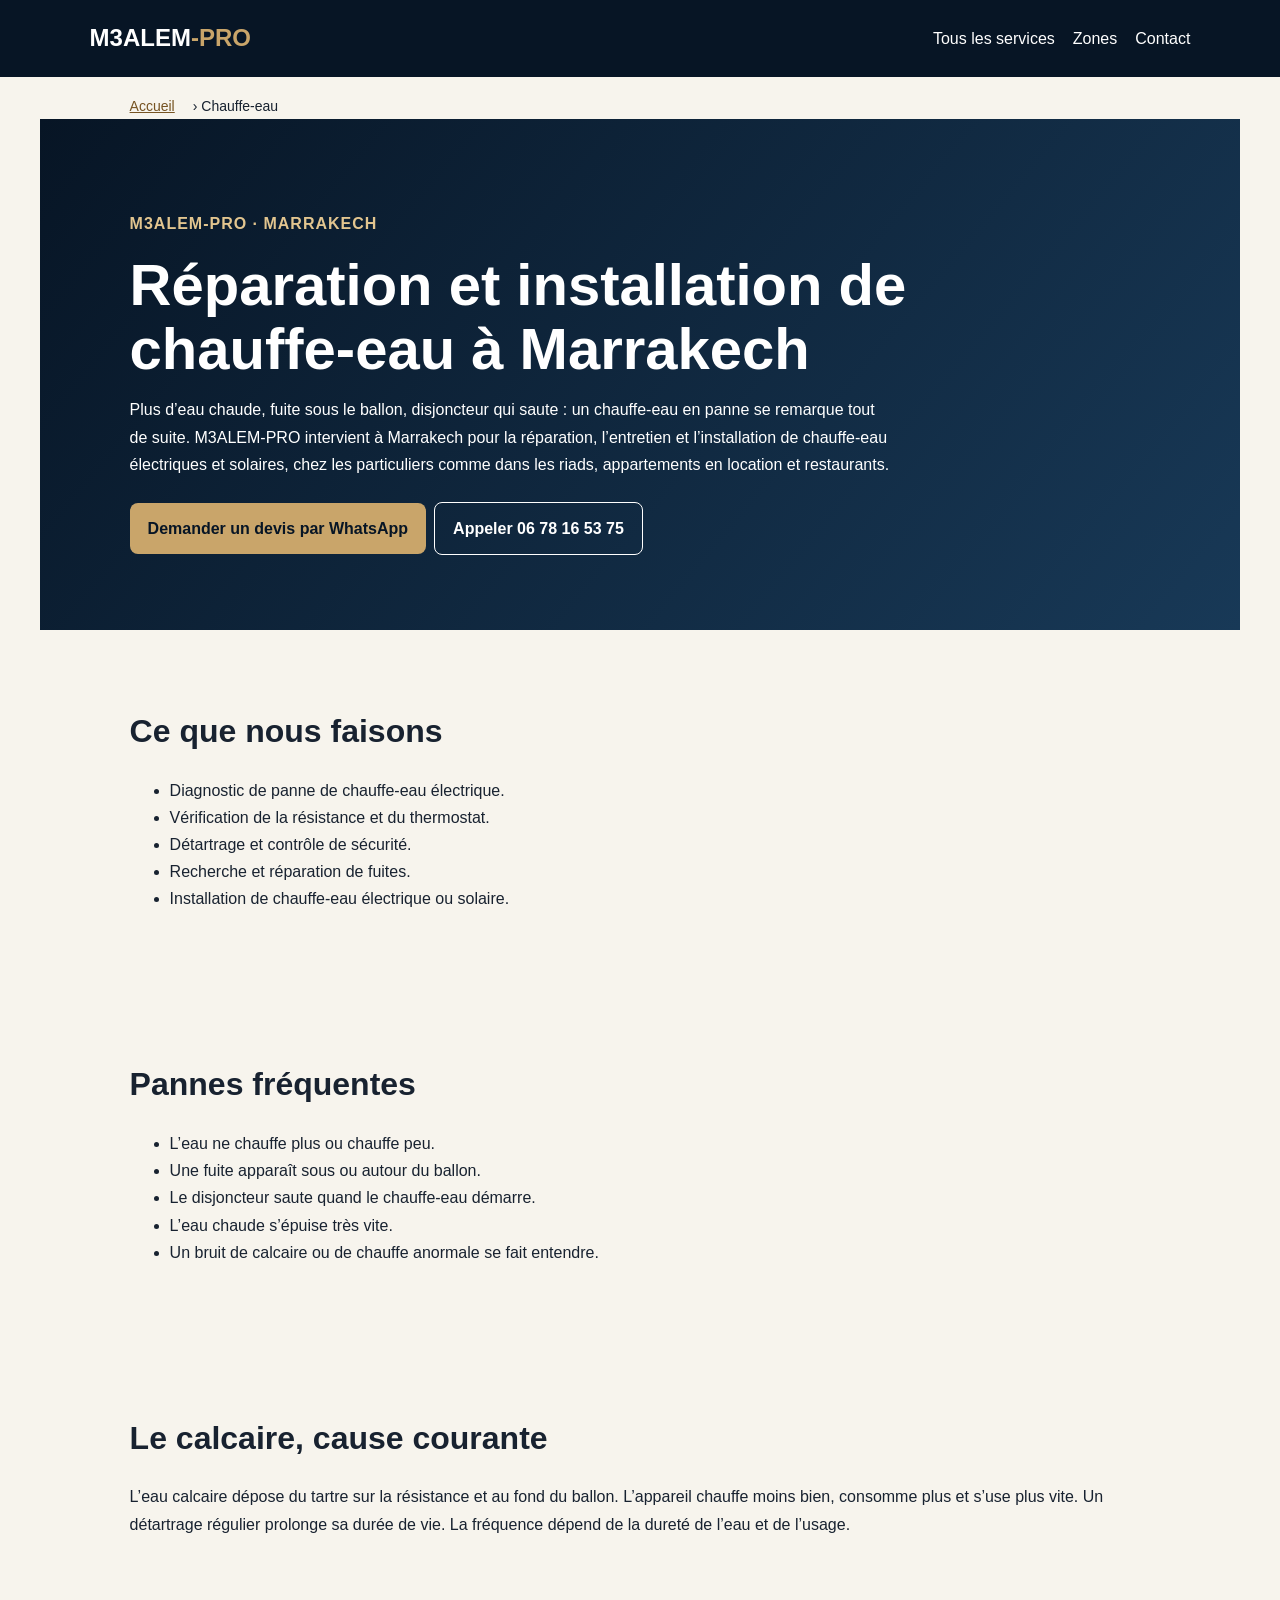
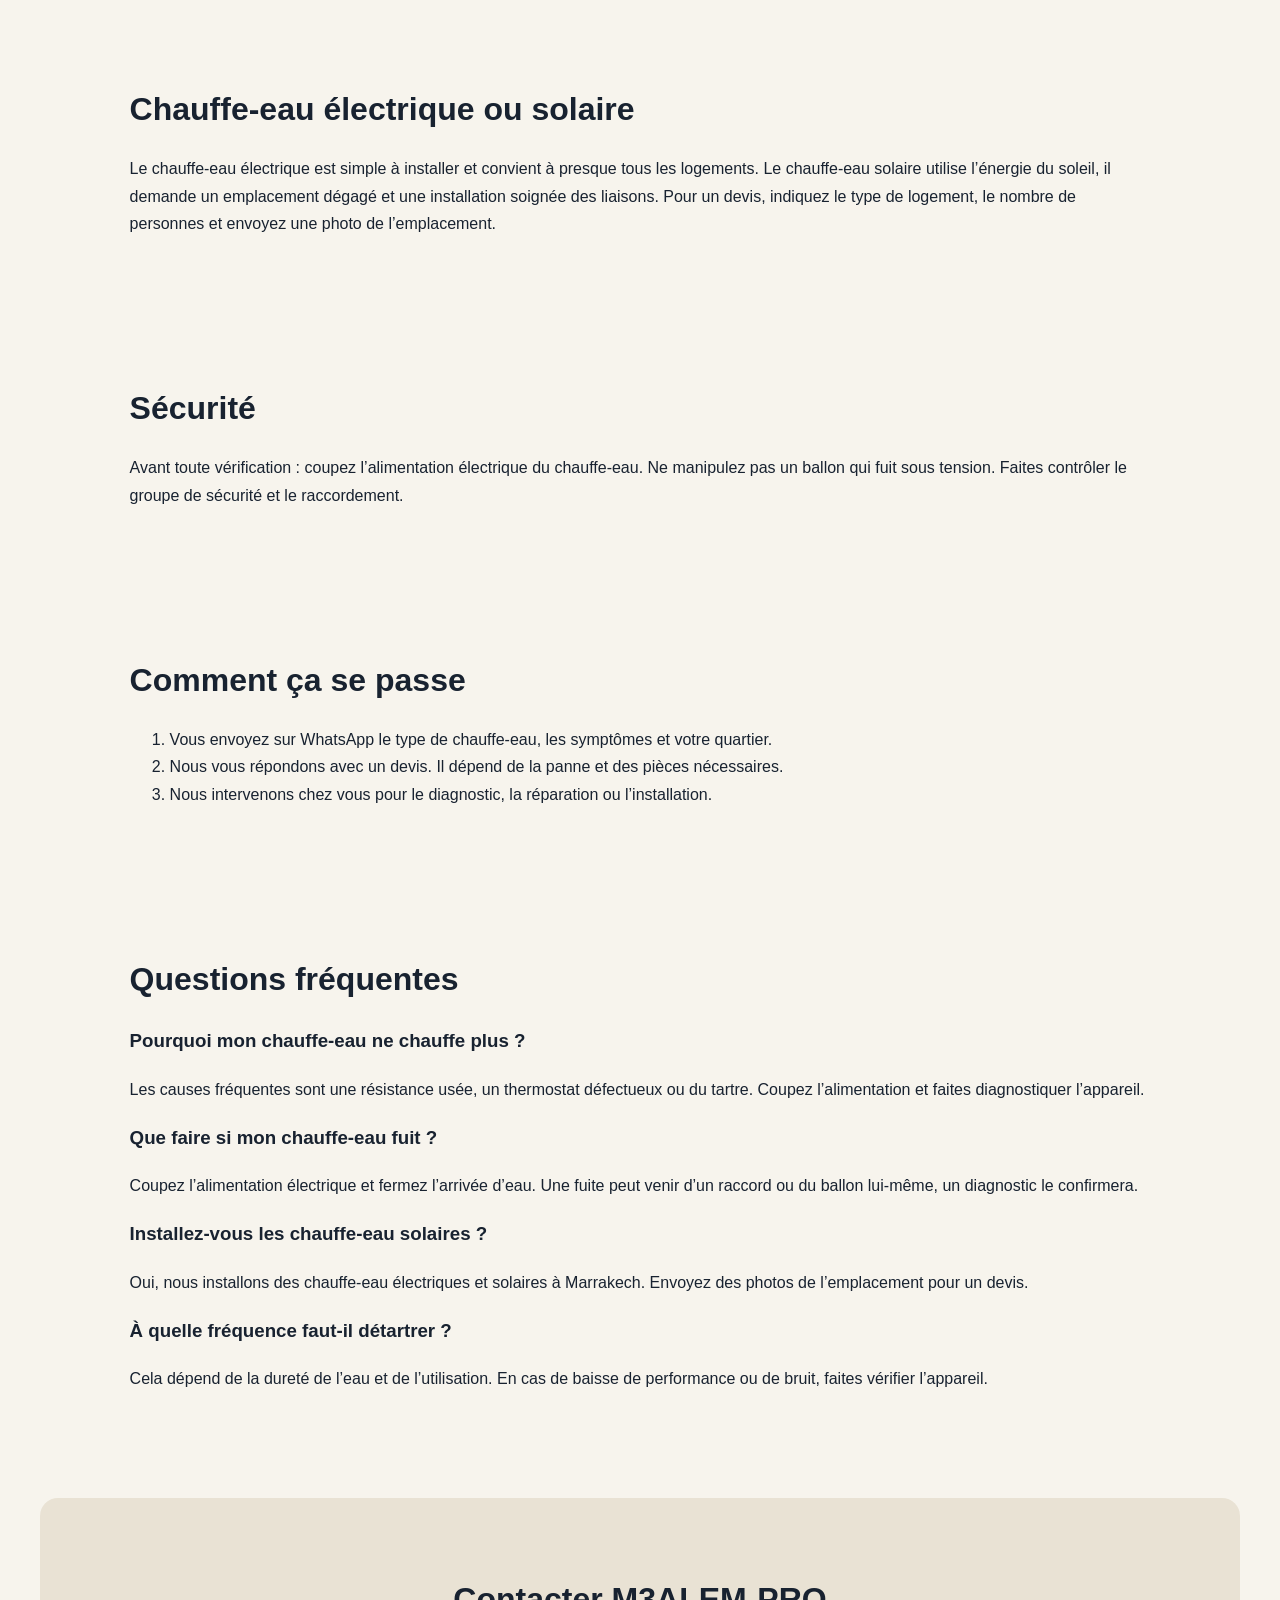
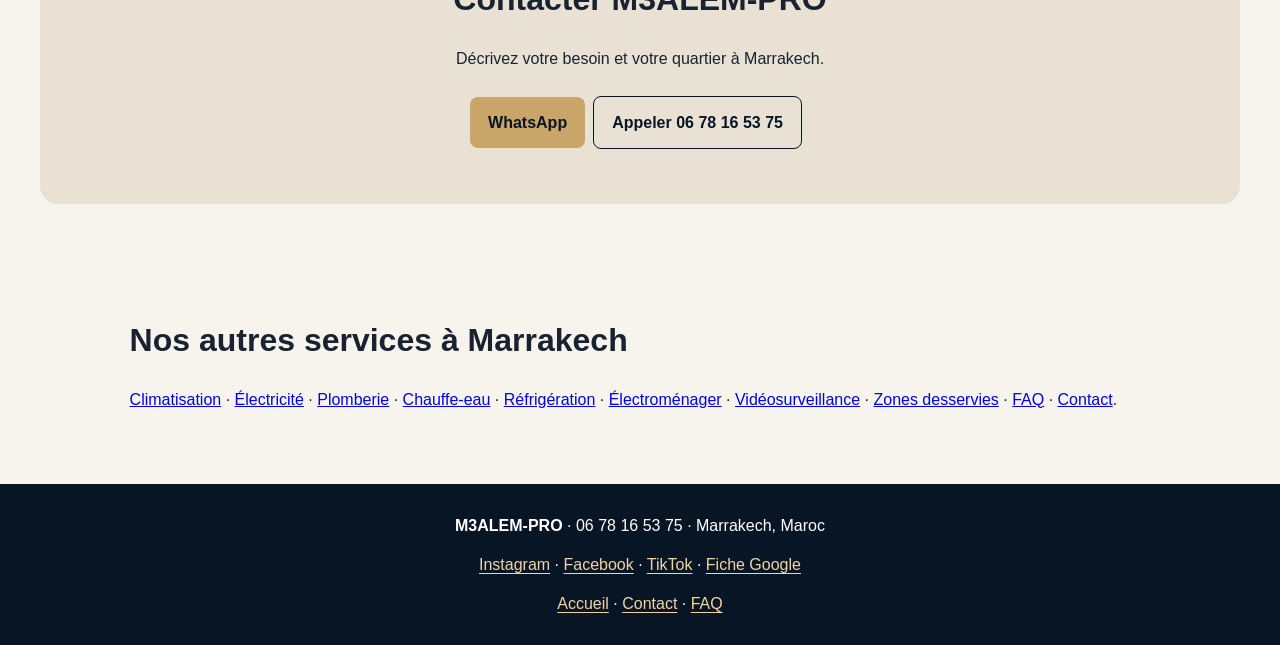
==== commit ab659c1b: "Apply site-wide SEO and footer corrections" ====
--- a/chauffe-eau-marrakech.html
+++ b/chauffe-eau-marrakech.html
@@ -10,11 +10,11 @@
 <script type="application/ld+json">{"@context":"https://schema.org","@type":"Service","name":"Chauffe-eau à Marrakech","serviceType":"Chauffe-eau à Marrakech","provider":{"@id":"https://samani12.github.io/m3alem-pro-site/#business"},"areaServed":{"@type":"City","name":"Marrakech"},"url":"https://samani12.github.io/m3alem-pro-site/chauffe-eau-marrakech.html"}</script>
 <script type="application/ld+json">{"@context":"https://schema.org","@type":"BreadcrumbList","itemListElement":[{"@type":"ListItem","position":1,"name":"Accueil","item":"https://samani12.github.io/m3alem-pro-site/"},{"@type":"ListItem","position":2,"name":"Chauffe-eau","item":"https://samani12.github.io/m3alem-pro-site/chauffe-eau-marrakech.html"}]}</script>
 <script type="application/ld+json">{"@context":"https://schema.org","@type":"FAQPage","mainEntity":[{"@type":"Question","name":"Pourquoi mon chauffe-eau ne chauffe plus ?","acceptedAnswer":{"@type":"Answer","text":"Les causes fréquentes sont une résistance usée, un thermostat défectueux ou du tartre. Coupez l’alimentation et faites diagnostiquer l’appareil."}},{"@type":"Question","name":"Que faire si mon chauffe-eau fuit ?","acceptedAnswer":{"@type":"Answer","text":"Coupez l’alimentation électrique et fermez l’arrivée d’eau. Une fuite peut venir d’un raccord ou du ballon lui-même, un diagnostic le confirmera."}},{"@type":"Question","name":"Installez-vous les chauffe-eau solaires ?","acceptedAnswer":{"@type":"Answer","text":"Oui, nous installons des chauffe-eau électriques et solaires à Marrakech. Envoyez des photos de l’emplacement pour un devis."}},{"@type":"Question","name":"À quelle fréquence faut-il détartrer ?","acceptedAnswer":{"@type":"Answer","text":"Cela dépend de la dureté de l’eau et de l’utilisation. En cas de baisse de performance ou de bruit, faites vérifier l’appareil."}}]}</script>
-</head>
+<script type="application/ld+json">{"@context":"https://schema.org","@type":"LocalBusiness","@id":"https://samani12.github.io/m3alem-pro-site/#business","name":"M3ALEM-PRO","url":"https://samani12.github.io/m3alem-pro-site/","telephone":"+212678165375","address":{"@type":"PostalAddress","addressLocality":"Marrakech","addressCountry":"MA"},"areaServed":{"@type":"City","name":"Marrakech"},"sameAs":["https://www.instagram.com/m3alem_pro","https://www.facebook.com/M3alem.pro","https://www.tiktok.com/@samani_abdelkarim","https://maps.google.com/maps?cid=15014610896810888181"]}</script></head>
 <body>
 <a class="skip-link" href="#main">Passer au contenu</a>
-<header><a class="brand" href="index.html">M3ALEM<span>-PRO</span></a><nav aria-label="Navigation principale"><a href="index.html#services">Tous les services</a><a href="index.html#zones">Zones</a><a href="index.html#contact">Contact</a></nav></header>
-<nav class="breadcrumbs" aria-label="Fil d’Ariane"><a href="index.html">Accueil</a> › Chauffe-eau</nav>
+<header><a class="brand" href="/">M3ALEM<span>-PRO</span></a><nav aria-label="Navigation principale"><a href="/#services">Tous les services</a><a href="/#zones">Zones</a><a href="/#contact">Contact</a></nav></header>
+<nav class="breadcrumbs" aria-label="Fil d’Ariane"><a href="/">Accueil</a> › Chauffe-eau</nav>
 <main id="main">
 <section class="hero"><p class="eyebrow">M3ALEM-PRO · Marrakech</p><h1>Réparation et installation de chauffe-eau à Marrakech</h1><p>Plus d’eau chaude, fuite sous le ballon, disjoncteur qui saute : un chauffe-eau en panne se remarque tout de suite. M3ALEM-PRO intervient à Marrakech pour la réparation, l’entretien et l’installation de chauffe-eau électriques et solaires, chez les particuliers comme dans les riads, appartements en location et restaurants.</p><a class="btn" aria-label="Contacter M3ALEM-PRO sur WhatsApp" href="https://wa.me/212678165375">Demander un devis par WhatsApp</a><a class="btn secondary" aria-label="Appeler M3ALEM-PRO au 06 78 16 53 75" href="tel:+212678165375">Appeler 06 78 16 53 75</a></section>
 <section><h2>Ce que nous faisons</h2><ul><li>Diagnostic de panne de chauffe-eau électrique.</li><li>Vérification de la résistance et du thermostat.</li><li>Détartrage et contrôle de sécurité.</li><li>Recherche et réparation de fuites.</li><li>Installation de chauffe-eau électrique ou solaire.</li></ul></section>
@@ -27,6 +27,6 @@
 <section class="contact"><h2>Contacter M3ALEM-PRO</h2><p>Décrivez votre besoin et votre quartier à Marrakech.</p><a class="btn" aria-label="Contacter M3ALEM-PRO sur WhatsApp" href="https://wa.me/212678165375">WhatsApp</a><a class="btn secondary" aria-label="Appeler M3ALEM-PRO au 06 78 16 53 75" href="tel:+212678165375">Appeler 06 78 16 53 75</a></section>
 <section><h2>Nos autres services à Marrakech</h2><p><a href="climatisation-marrakech.html">Climatisation</a> · <a href="electricien-marrakech.html">Électricité</a> · <a href="plombier-marrakech.html">Plomberie</a> · <a href="chauffe-eau-marrakech.html">Chauffe-eau</a> · <a href="refrigeration-marrakech.html">Réfrigération</a> · <a href="electromenager-marrakech.html">Électroménager</a> · <a href="videosurveillance-marrakech.html">Vidéosurveillance</a> · <a href="zones-intervention-marrakech.html">Zones desservies</a> · <a href="faq.html">FAQ</a> · <a href="contact.html">Contact</a>.</p></section>
 </main>
-<footer>M3ALEM-PRO · Marrakech, Maroc · 06 78 16 53 75<p class="related-links"><a href="index.html#services">Voir tous les services</a> · <a href="index.html#contact">Contacter M3ALEM-PRO</a></p></footer>
+<footer><strong>M3ALEM-PRO</strong> · 06 78 16 53 75 · Marrakech, Maroc<p class="related-links"><a href="https://www.instagram.com/m3alem_pro" rel="noopener">Instagram</a> · <a href="https://www.facebook.com/M3alem.pro" rel="noopener">Facebook</a> · <a href="https://www.tiktok.com/@samani_abdelkarim" rel="noopener">TikTok</a> · <a href="https://maps.google.com/maps?cid=15014610896810888181" rel="noopener">Fiche Google</a></p><p class="related-links"><a href="/">Accueil</a> · <a href="contact.html">Contact</a> · <a href="faq.html">FAQ</a></p></footer>
 <div class="mobile-contact" aria-label="Contact rapide"><a class="mobile-wa" href="https://wa.me/212678165375">WhatsApp</a><a class="mobile-call" href="tel:+212678165375">Appeler</a></div>
 </body></html>
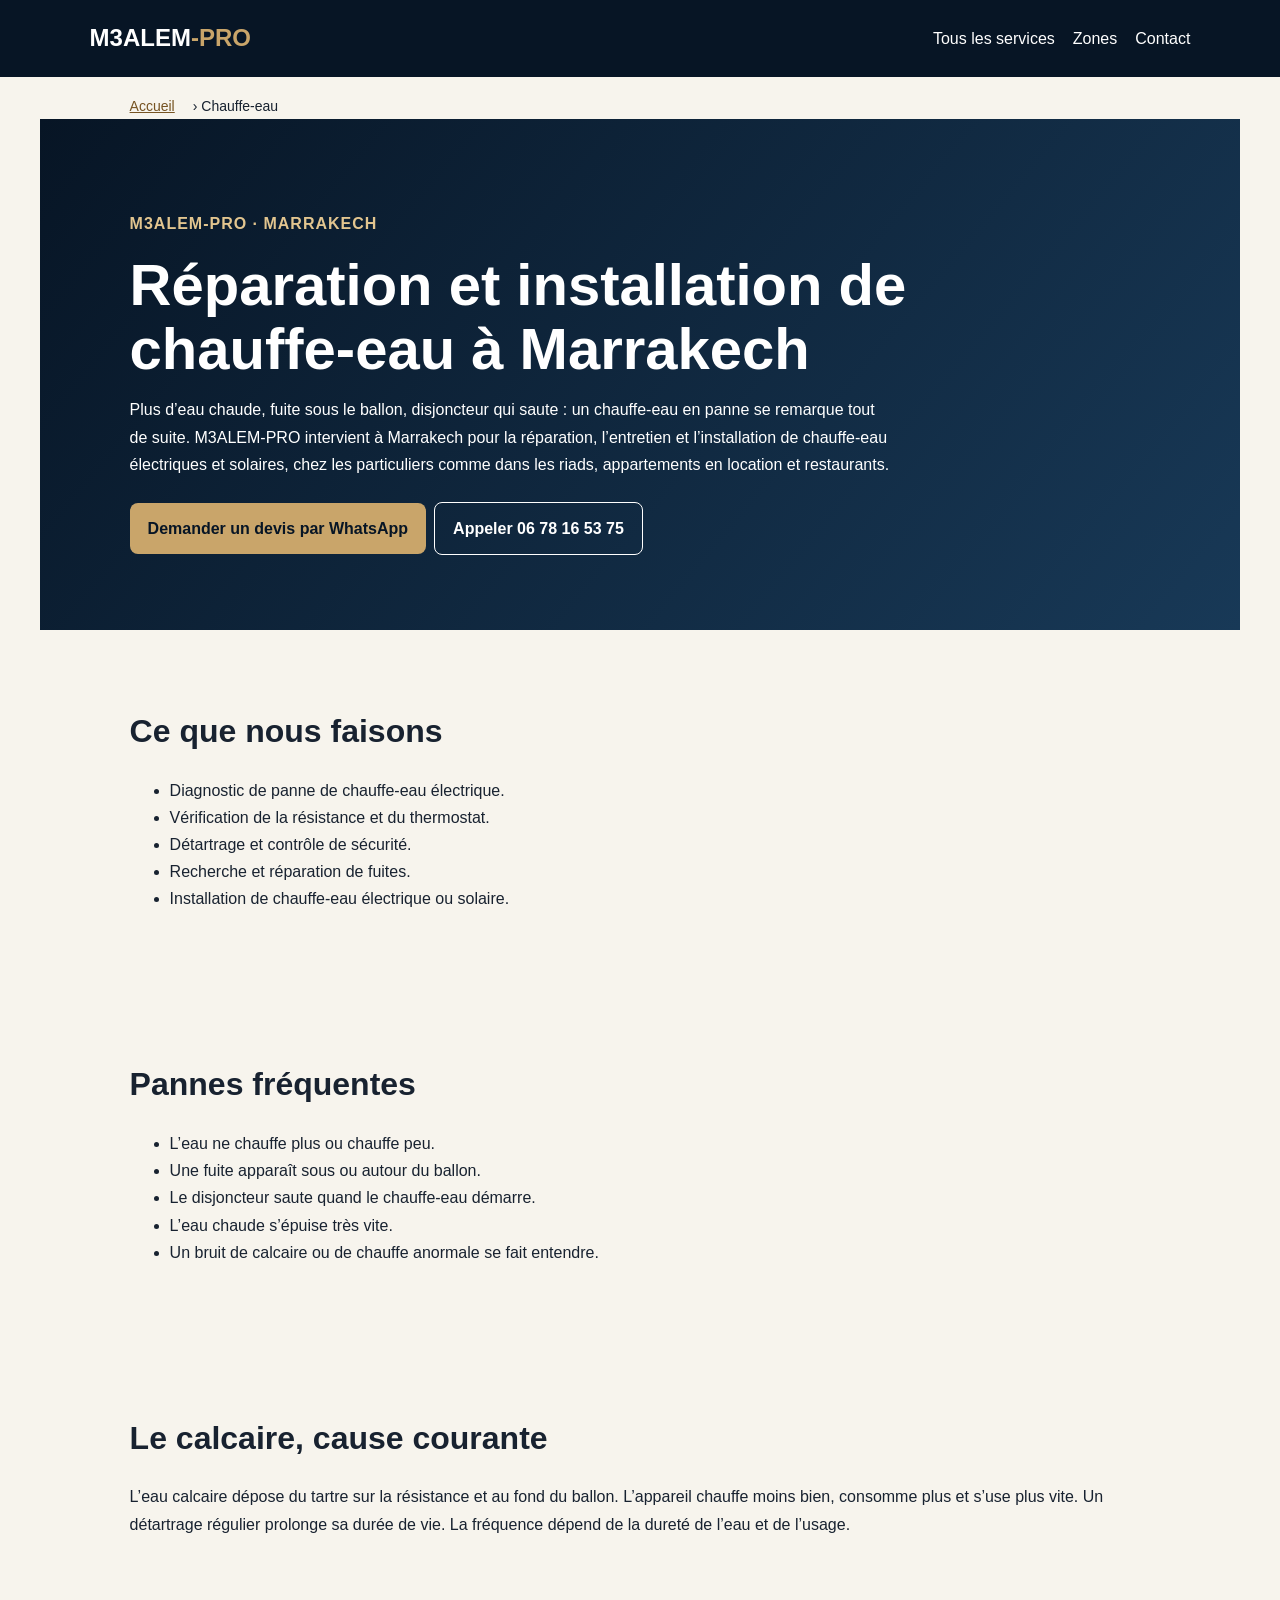
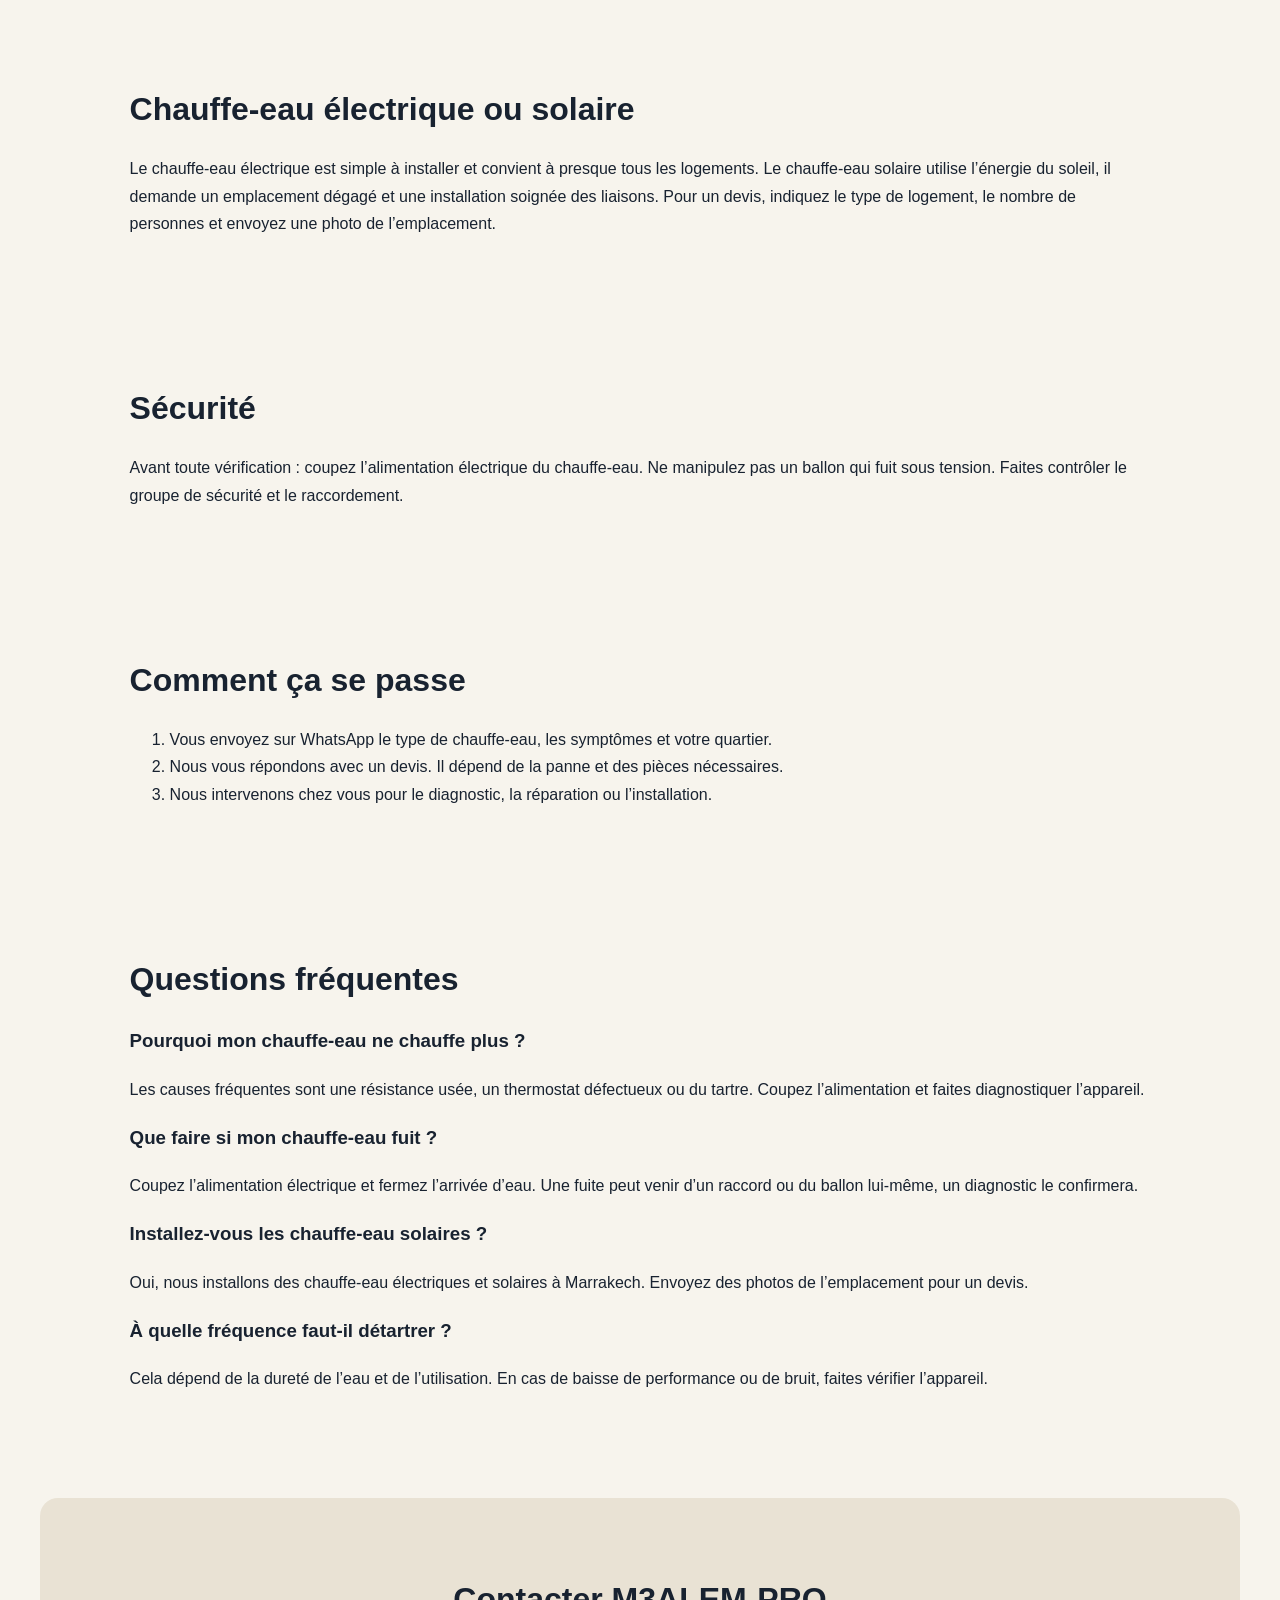
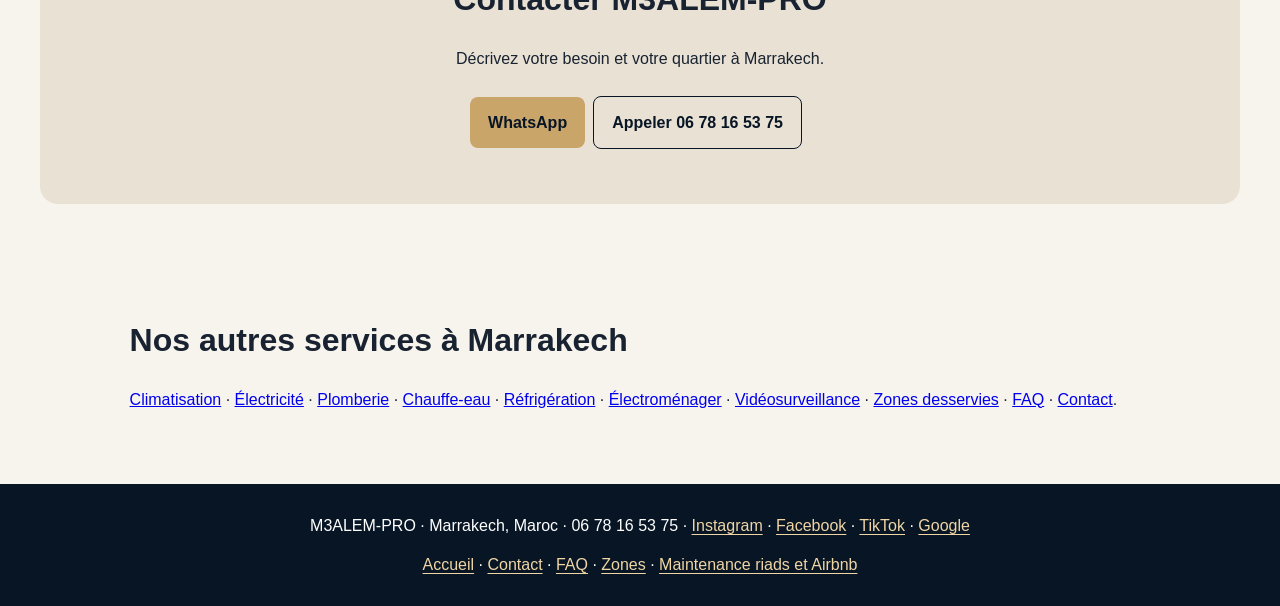
==== commit 8c3830bd: "Apply shared SEO, footer and navigation corrections" ====
--- a/chauffe-eau-marrakech.html
+++ b/chauffe-eau-marrakech.html
@@ -27,6 +27,6 @@
 <section class="contact"><h2>Contacter M3ALEM-PRO</h2><p>Décrivez votre besoin et votre quartier à Marrakech.</p><a class="btn" aria-label="Contacter M3ALEM-PRO sur WhatsApp" href="https://wa.me/212678165375">WhatsApp</a><a class="btn secondary" aria-label="Appeler M3ALEM-PRO au 06 78 16 53 75" href="tel:+212678165375">Appeler 06 78 16 53 75</a></section>
 <section><h2>Nos autres services à Marrakech</h2><p><a href="climatisation-marrakech.html">Climatisation</a> · <a href="electricien-marrakech.html">Électricité</a> · <a href="plombier-marrakech.html">Plomberie</a> · <a href="chauffe-eau-marrakech.html">Chauffe-eau</a> · <a href="refrigeration-marrakech.html">Réfrigération</a> · <a href="electromenager-marrakech.html">Électroménager</a> · <a href="videosurveillance-marrakech.html">Vidéosurveillance</a> · <a href="zones-intervention-marrakech.html">Zones desservies</a> · <a href="faq.html">FAQ</a> · <a href="contact.html">Contact</a>.</p></section>
 </main>
-<footer><strong>M3ALEM-PRO</strong> · 06 78 16 53 75 · Marrakech, Maroc<p class="related-links"><a href="https://www.instagram.com/m3alem_pro" rel="noopener">Instagram</a> · <a href="https://www.facebook.com/M3alem.pro" rel="noopener">Facebook</a> · <a href="https://www.tiktok.com/@samani_abdelkarim" rel="noopener">TikTok</a> · <a href="https://maps.google.com/maps?cid=15014610896810888181" rel="noopener">Fiche Google</a></p><p class="related-links"><a href="/">Accueil</a> · <a href="contact.html">Contact</a> · <a href="faq.html">FAQ</a></p></footer>
+<footer>M3ALEM-PRO · Marrakech, Maroc · 06 78 16 53 75 · <a href="https://www.instagram.com/m3alem_pro">Instagram</a> · <a href="https://www.facebook.com/M3alem.pro">Facebook</a> · <a href="https://www.tiktok.com/@samani_abdelkarim">TikTok</a> · <a href="https://maps.google.com/maps?cid=15014610896810888181">Google</a><p class="related-links"><a href="/">Accueil</a> · <a href="contact.html">Contact</a> · <a href="faq.html">FAQ</a> · <a href="zones-intervention-marrakech.html">Zones</a> · <a href="entretien-riads-airbnb-marrakech.html">Maintenance riads et Airbnb</a></p></footer>
 <div class="mobile-contact" aria-label="Contact rapide"><a class="mobile-wa" href="https://wa.me/212678165375">WhatsApp</a><a class="mobile-call" href="tel:+212678165375">Appeler</a></div>
 </body></html>
